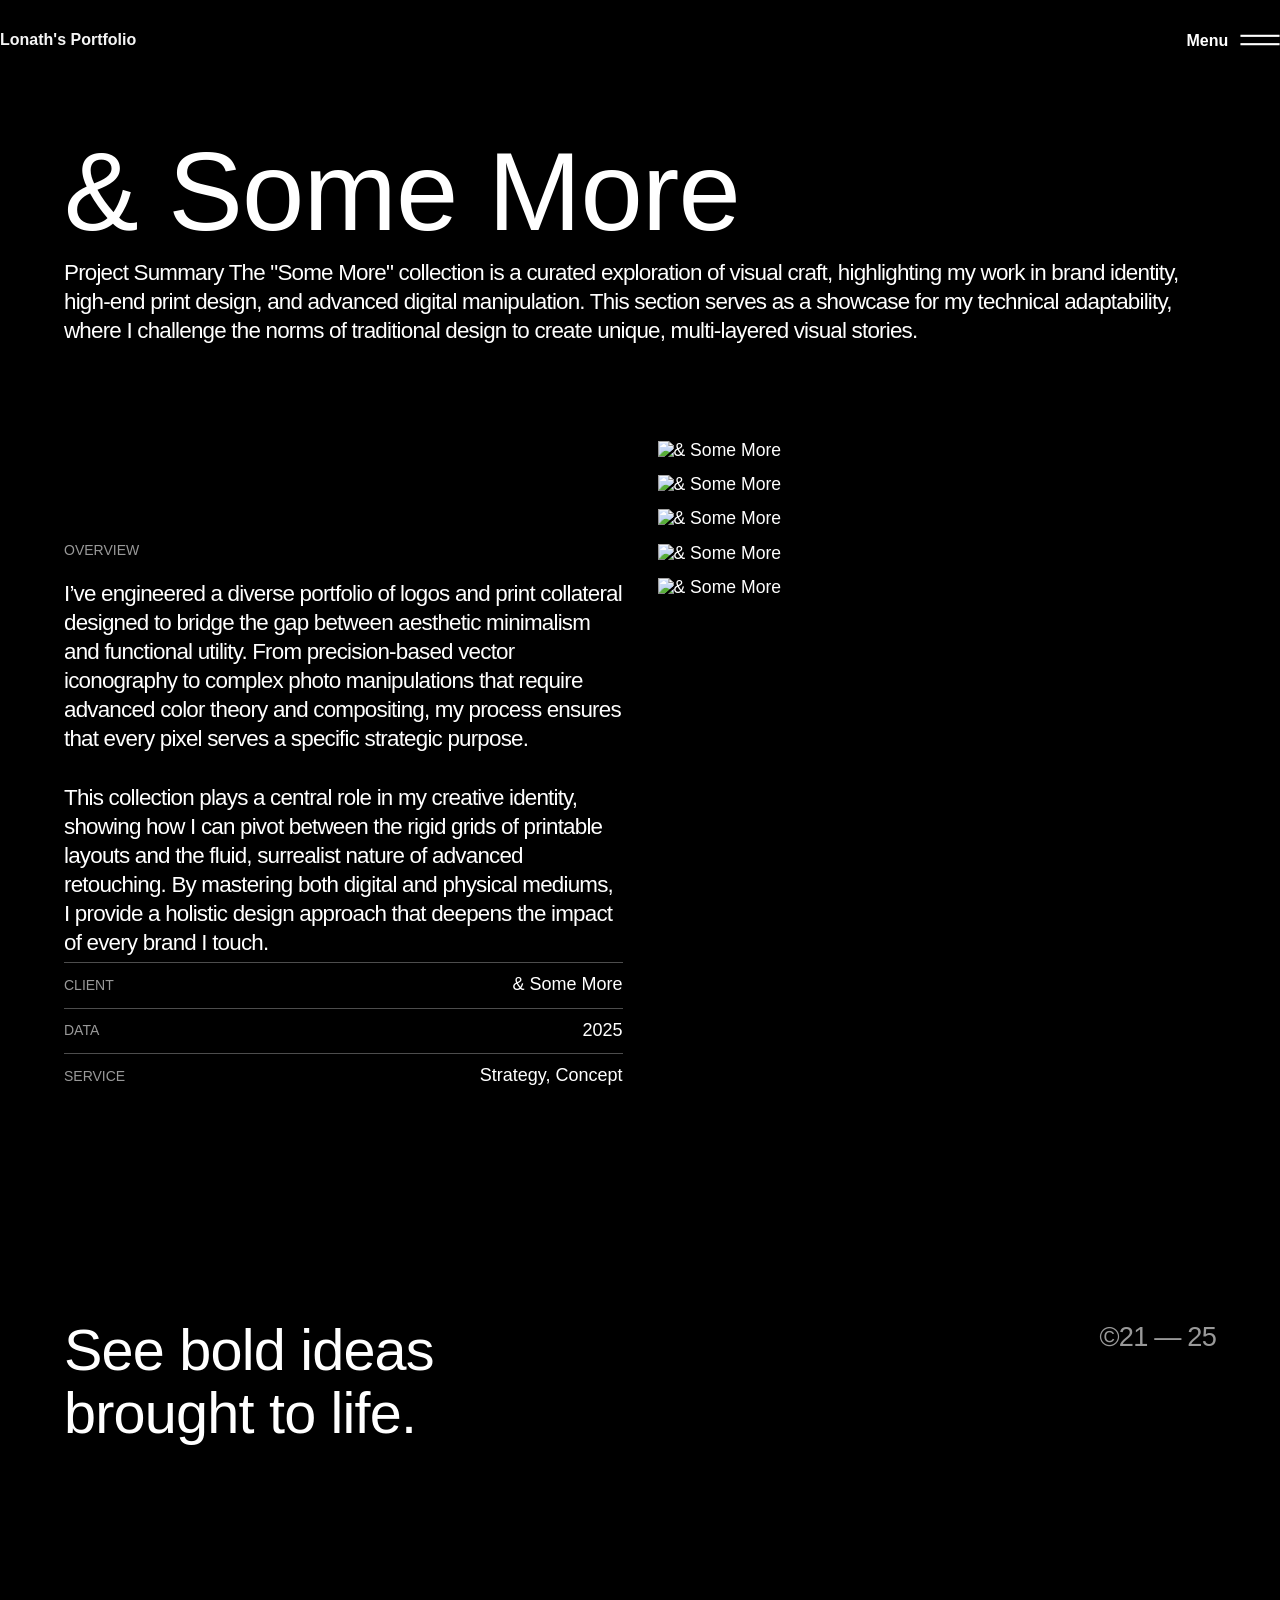
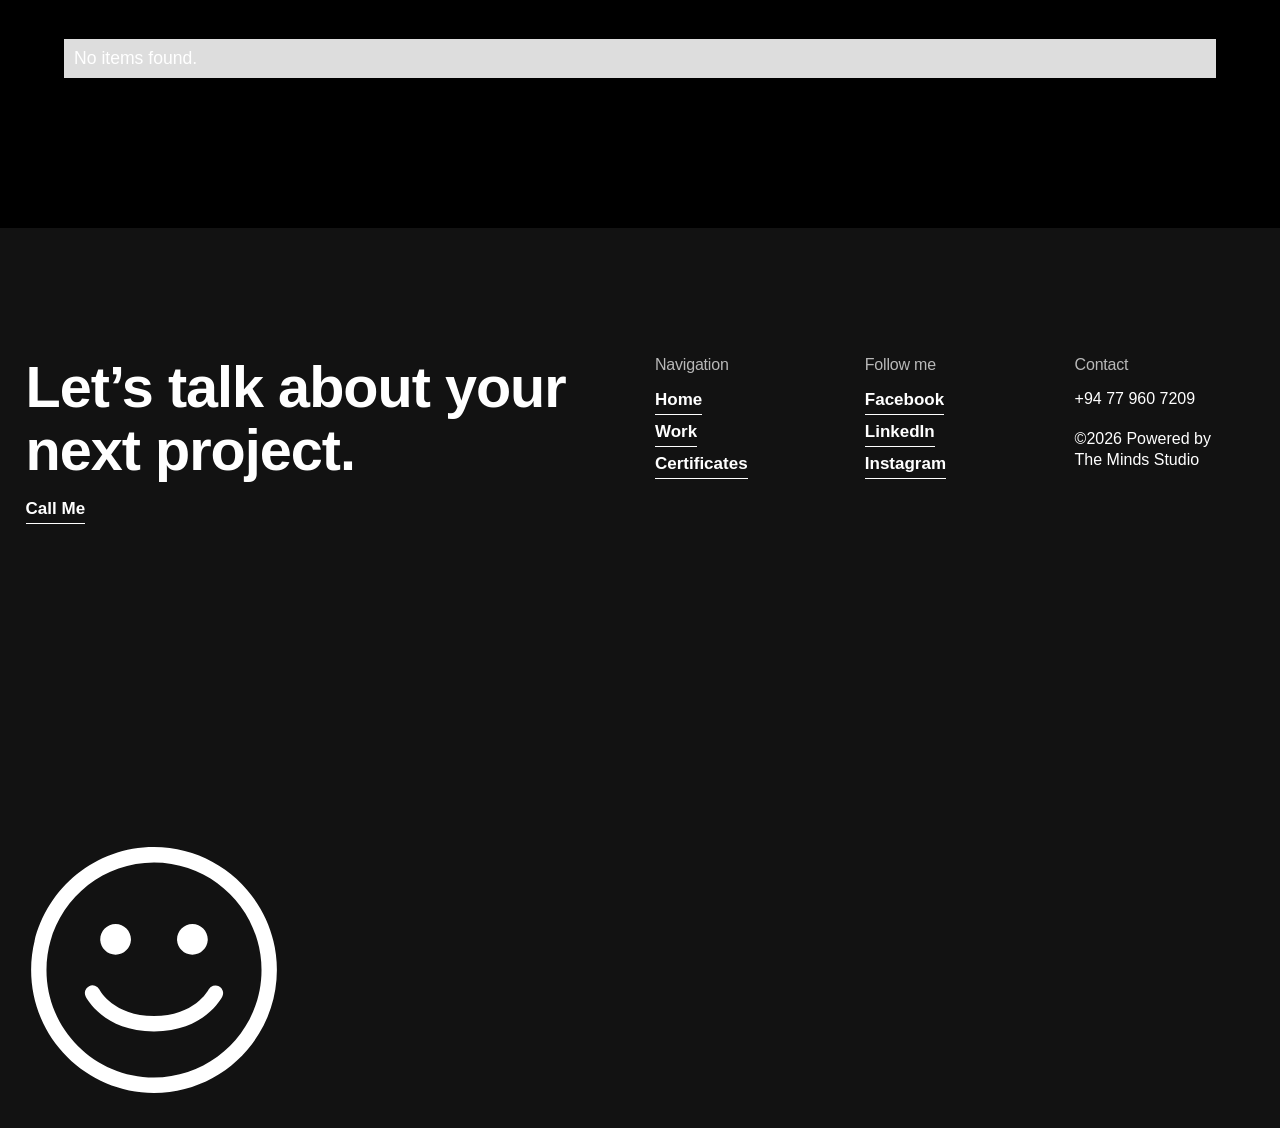
==== and-more.html @ 5491d7ad "Project cards fixed" ====
<!DOCTYPE html><!--  This site was created in Webflow. https://webflow.com  --><!--  Last Published: Sun Mar 08 2026 04:49:27 GMT+0000 (Coordinated Universal Time)  -->
<html data-wf-page="69a5fb78d1ae18276d7ebabc" data-wf-site="69a5fb76d1ae18276d7eba1f" lang="en">
<head>
  <meta charset="utf-8">
  <title>& Some More | Lonath's Portfolio</title>
  <meta content="" name="description">
  <meta content="" property="og:title">
  <meta content="" property="og:description">
  <meta content="" property="og:image">
  <meta content="" property="twitter:title">
  <meta content="" property="twitter:description">
  <meta content="" property="twitter:image">
  <meta property="og:type" content="website">
  <meta content="summary_large_image" name="twitter:card">
  <meta content="width=device-width, initial-scale=1" name="viewport">
  <meta content="Webflow" name="generator">
  <link href="css/normalize.css" rel="stylesheet" type="text/css">
  <link href="css/webflow.css" rel="stylesheet" type="text/css">
  <link href="css/lonaths-top-notch-site.webflow.css" rel="stylesheet" type="text/css">
  <link href="https://fonts.googleapis.com" rel="preconnect">
  <link href="https://fonts.gstatic.com" rel="preconnect" crossorigin="anonymous">
  <script src="https://ajax.googleapis.com/ajax/libs/webfont/1.6.26/webfont.js" type="text/javascript"></script>
  <script type="text/javascript">WebFont.load({  google: {    families: ["Caveat:300,400,500,600,700","Caveat Brush:300,400,500,600,700","Inter:300,400,500,600,700","Playfair Display:300,400,500,600,700"]  }});</script>
  <script type="text/javascript">!function(o,c){var n=c.documentElement,t=" w-mod-";n.className+=t+"js",("ontouchstart"in o||o.DocumentTouch&&c instanceof DocumentTouch)&&(n.className+=t+"touch")}(window,document);</script>
  <link href="images/favicon.jpg" rel="shortcut icon" type="image/x-icon">
  <link href="images/webclip.png" rel="apple-touch-icon">
  <script type="application/ld+json">
{
  "@context": "https://schema.org",
  "@type": "WebPage",
  "name": "",
  "url": "/project",
  "description": "",
  "inLanguage": "en",
  "about": {
    "@type": "CreativeWork",
    "name": "",
    "description": "",
    "image": [
      "",
      "",
      "",
      "",
      "",
      ""
    ],
    "datePublished": "",
    "dateModified": "",
    "url": "",
    "keywords": ""
  }
}
</script>
</head>
<body>
  <div class="navigation-wrapper">
    <div class="navigation second">
      <a href="index.html" class="logo-flex w-inline-block">
        <div class="sub-logo-text">Lonath&#x27;s Portfolio</div>
      </a>
      <div class="second-part">
        <div data-w-id="ce8df1c1-5352-3613-bd40-cca82f02d5f5" class="hamburger second">
          <div class="menu-text-wrapper">
            <div class="menu-text">Menu</div>
            <div class="menu-text">Close</div>
          </div>
          <div class="hamburger-menu _2"><img loading="lazy" src="images/logo.svg" alt="" class="dots"><img loading="lazy" src="images/remove.svg" alt="" class="remove"></div>
        </div>
      </div>
    </div>
    <div class="menu">
      <div class="menu-circle"></div>
      <div class="container">
        <div class="navigation-content-2">
          <a href="#" class="navigation-main first w-inline-block">
            <h3 class="number-text _01">01.</h3>
            <div class="nav-overflow">
              <h2 class="navigation-text _01">Home</h2>
              <div class="line-below"></div>
            </div>
          </a>
          <a href="work.html" class="navigation-main second w-inline-block">
            <h3 class="number-text _02">02.</h3>
            <div class="nav-overflow">
              <h2 class="navigation-text _02">Work</h2>
              <div class="line-below"></div>
            </div>
          </a>
          <a href="mailto:contact@maia.studio" class="navigation-main third w-inline-block">
            <h3 class="number-text _03">03.</h3>
            <div class="nav-overflow">
              <h2 class="navigation-text _03">Contact</h2>
              <div class="line-below"></div>
            </div>
          </a>
        </div>
      </div>
    </div>
  </div>
  <div class="top-hero for-inner">
    <div class="container">
      <div class="grid-2-column reverse _15-gap">
        <div id="w-node-_5fbc8c97-5248-f982-f692-feeec2a0b197-6d7ebabc">
          <h1 id="w-node-_5fbc8c97-5248-f982-f692-feeec2a0b195-6d7ebabc" class="display-1 second ">& Some More</h1>
          <h2 id="w-node-_5fbc8c97-5248-f982-f692-feeec2a0b198-6d7ebabc" class="display-1 second _1-7-rem smaller ">Project Summary The "Some More" collection is a curated exploration of visual craft, highlighting my work in brand identity, high-end print design, and advanced digital manipulation. This section serves as a showcase for my technical adaptability, where I challenge the norms of traditional design to create unique, multi-layered visual stories.</h2>
        </div>
      </div>
    </div>
  </div>
  <section class="section with-work-page">
    <div class="container">
      <div>
        <div class="case-details">
          <div class="case-sticky">
            <div class="max-w-left">
              <p class="subhead-main for-footer-title">overview</p>
              <div class="margin-20px">
                <p class="display-1 second _1-7-rem smaller ">I’ve engineered a diverse portfolio of logos and print collateral designed to bridge the gap between aesthetic minimalism and functional utility. From precision-based vector iconography to complex photo manipulations that require advanced color theory and compositing, my process ensures that every pixel serves a specific strategic purpose.<br><br>This collection plays a central role in my creative identity, showing how I can pivot between the rigid grids of printable layouts and the fluid, surrealist nature of advanced retouching. By mastering both digital and physical mediums, I provide a holistic design approach that deepens the impact of every brand I touch.</p>
              </div>
            </div>
            <div class="project-bottom-line">
              <div class="line-flex">
                <p class="subhead-main for-footer-title">client</p>
                <div>
                  <p class="subhead-main">& Some More</p>
                </div>
              </div>
              <div class="line-flex">
                <p class="subhead-main for-footer-title">data</p>
                <div>
                  <p class="subhead-main">2025</p>
                </div>
              </div>
              <div class="line-flex">
                <p class="subhead-main for-footer-title">service</p>
                <div>
                  <p class="subhead-main">Strategy, Concept</p>
                </div>
              </div>
            </div>
          </div>
          <div class="case-picture">
            <div class="photo-wrapper"><img loading="eager" src="https://cdn.prod.website-files.com/69a5fb78d1ae18276d7ebae7/69aa605bc6f55c9420c7513a_product8.webp" alt="& Some More" class="work-photo-first"></div>
            <div class="photo-wrapper"><img loading="eager" src="https://cdn.prod.website-files.com/69a5fb78d1ae18276d7ebae7/69aa6061c1fe74fc45f463e1_product4.webp" alt="& Some More" class="work-photo-first"></div>
            <div class="photo-wrapper"><img loading="eager" src="https://cdn.prod.website-files.com/69a5fb78d1ae18276d7ebae7/69aa606f755f8583acf09f96_diagonalley.webp" alt="& Some More" class="work-photo-first"></div>
            <div class="photo-wrapper"><img loading="eager" src="https://cdn.prod.website-files.com/69a5fb78d1ae18276d7ebae7/69aa607238c8d22b8f869aaf_brand3.webp" alt="& Some More" class="work-photo-first"></div>
            <div class="photo-wrapper"><img loading="eager" src="https://cdn.prod.website-files.com/69a5fb78d1ae18276d7ebae7/69aa6078070b6ee1de5ad500_image1.webp" alt="& Some More" class="work-photo-first"></div>
          </div>
        </div>
      </div>
    </div>
  </section>
  <div id="About" class="section">
    <div class="container">
      <div>
        <div class="grid-2-column">
          <div id="w-node-d0a7062c-feb9-a336-5c8c-f07f882f83f4-6d7ebabc">
            <h1 id="w-node-d0a7062c-feb9-a336-5c8c-f07f882f83f5-6d7ebabc" class="display-1 second _1-7-rem opacity">©21 — 25</h1>
          </div>
          <div id="w-node-d0a7062c-feb9-a336-5c8c-f07f882f83f7-6d7ebabc">
            <h1 id="w-node-d0a7062c-feb9-a336-5c8c-f07f882f83f8-6d7ebabc" class="display-1 second _5rem">See bold ideas brought to life.</h1>
          </div>
        </div>
      </div>
      <div class="margin-80">
        <div>
          <div class="w-dyn-list">
            <div role="list" class="project-grid w-dyn-items">
              <div role="listitem" class="w-dyn-item">
                <div class="project-content">
                  <a href="#" class="project-wrapper-link w-inline-block"><img loading="lazy" src="" alt="" class="project-photo _01 w-dyn-bind-empty">
                    <div class="left-part"></div>
                    <div class="right-part"></div>
                    <div class="top-part"></div>
                    <div class="bottom-part"></div>
                  </a>
                  <div class="margin-20px make-0px">
                    <div class="project-flex">
                      <div class="flex-pixel">
                        <h3 class="project-small-title biger w-dyn-bind-empty"></h3>
                        <h3 class="project-small-title biger w-dyn-bind-empty"></h3>
                      </div>
                      <div class="flex-pixel _2">
                        <h3 class="project-small-title lighter w-dyn-bind-empty"></h3>
                        <h3 class="project-small-title lighter w-dyn-bind-empty"></h3>
                      </div>
                    </div>
                  </div>
                </div>
              </div>
            </div>
            <div class="w-dyn-empty">
              <div>No items found.</div>
            </div>
          </div>
        </div>
      </div>
    </div>
  </div>
  <div data-w-id="430377ad-3499-b0a3-857b-a4511ae5d3e9" class="footer-main">
    <div class="container">
      <div>
        <div class="grid-2-columns for-footer">
          <div class="flex">
            <h2 id="w-node-_430377ad-3499-b0a3-857b-a4511ae5d3ee-1ae5d3e9" class="page-title flex second">Let’s talk about your next project.</h2>
            <div>
              <a href="mailto:lk.gcm29@gmail.com?subject=Hello%20there!" class="button-with-line invert w-inline-block">
                <div class="button-text-wrapper">
                  <div class="button-text">Call Me</div>
                  <div class="button-text">Call Me<br></div>
                </div>
                <div class="button-line-first">
                  <div class="button-line-overlay"></div>
                </div>
              </a>
            </div>
          </div>
          <div class="grid-2-columns _3-column">
            <div>
              <div>
                <h2 class="page-title flex third">Navigation</h2>
                <div class="home-flex">
                  <a href="index.html" class="button-with-line invert w-inline-block">
                    <div class="button-text-wrapper">
                      <div class="button-text">Home</div>
                      <div class="button-text">Home</div>
                    </div>
                    <div class="button-line-first">
                      <div class="button-line-overlay"></div>
                    </div>
                  </a>
                  <a href="work.html" class="button-with-line invert w-inline-block">
                    <div class="button-text-wrapper">
                      <div class="button-text">Work</div>
                      <div class="button-text">Work</div>
                    </div>
                    <div class="button-line-first">
                      <div class="button-line-overlay"></div>
                    </div>
                  </a>
                  <a href="certificates.html" class="button-with-line invert w-inline-block">
                    <div class="button-text-wrapper">
                      <div class="button-text">Certificates</div>
                      <div class="button-text">Work</div>
                    </div>
                    <div class="button-line-first">
                      <div class="button-line-overlay"></div>
                    </div>
                  </a>
                </div>
              </div>
            </div>
            <div>
              <h2 class="page-title flex third">Follow me</h2>
              <div class="home-flex">
                <a href="https://web.facebook.com/lonath.gunawardena.5" target="_blank" class="button-with-line invert w-inline-block">
                  <div class="button-text-wrapper">
                    <div class="button-text">Facebook</div>
                    <div class="button-text">x</div>
                  </div>
                  <div class="button-line-first">
                    <div class="button-line-overlay"></div>
                  </div>
                </a>
                <a href="https://www.linkedin.com/in/lonath-gunawardena-4b6a8624b/" target="_blank" class="button-with-line invert w-inline-block">
                  <div class="button-text-wrapper">
                    <div class="button-text">LinkedIn</div>
                    <div class="button-text">LinkedIn</div>
                  </div>
                  <div class="button-line-first">
                    <div class="button-line-overlay"></div>
                  </div>
                </a>
                <a href="https://www.instagram.com/lonath__/" class="button-with-line invert w-inline-block">
                  <div class="button-text-wrapper">
                    <div class="button-text">Instagram</div>
                    <div class="button-text">Instagram</div>
                  </div>
                  <div class="button-line-first">
                    <div class="button-line-overlay"></div>
                  </div>
                </a>
              </div>
            </div>
            <div id="w-node-_430377ad-3499-b0a3-857b-a4511ae5d416-1ae5d3e9">
              <h2 class="page-title flex third">Contact</h2>
              <div class="home-flex">
                <div>
                  <p>+94 77 960 7209</p>
                  <div class="margin-20">
                    <p>©2026 Powered by <br>The Minds Studio</p>
                  </div>
                </div>
              </div>
            </div>
          </div>
        </div>
      </div>
    </div>
    <div class="container">
      <div><img width="256" src="images/happy-face.svg" alt="" loading="lazy" class="happy-face"></div>
    </div>
  </div>
  <script src="https://d3e54v103j8qbb.cloudfront.net/js/jquery-3.5.1.min.dc5e7f18c8.js?site=69a5fb76d1ae18276d7eba1f" type="text/javascript" integrity="sha256-9/aliU8dGd2tb6OSsuzixeV4y/faTqgFtohetphbbj0=" crossorigin="anonymous"></script>
  <script src="js/webflow.js" type="text/javascript"></script>
</body>
</html>
---- css/webflow.css ----
@font-face {
  font-family: 'webflow-icons';
  src: url("[data-uri]") format('truetype');
  font-weight: normal;
  font-style: normal;
}
[class^="w-icon-"],
[class*=" w-icon-"] {
  /* use !important to prevent issues with browser extensions that change fonts */
  font-family: 'webflow-icons' !important;
  speak: none;
  font-style: normal;
  font-weight: normal;
  font-variant: normal;
  text-transform: none;
  line-height: 1;
  /* Better Font Rendering =========== */
  -webkit-font-smoothing: antialiased;
  -moz-osx-font-smoothing: grayscale;
}
.w-icon-slider-right:before {
  content: "\e600";
}
.w-icon-slider-left:before {
  content: "\e601";
}
.w-icon-nav-menu:before {
  content: "\e602";
}
.w-icon-arrow-down:before,
.w-icon-dropdown-toggle:before {
  content: "\e603";
}
.w-icon-file-upload-remove:before {
  content: "\e900";
}
.w-icon-file-upload-icon:before {
  content: "\e903";
}
* {
  -webkit-box-sizing: border-box;
  -moz-box-sizing: border-box;
  box-sizing: border-box;
}
html {
  height: 100%;
}
body {
  margin: 0;
  min-height: 100%;
  background-color: #fff;
  font-family: Arial, sans-serif;
  font-size: 14px;
  line-height: 20px;
  color: #333;
}
img {
  max-width: 100%;
  vertical-align: middle;
  display: inline-block;
}
html.w-mod-touch * {
  background-attachment: scroll !important;
}
.w-block {
  display: block;
}
.w-inline-block {
  max-width: 100%;
  display: inline-block;
}
.w-clearfix:before,
.w-clearfix:after {
  content: " ";
  display: table;
  grid-column-start: 1;
  grid-row-start: 1;
  grid-column-end: 2;
  grid-row-end: 2;
}
.w-clearfix:after {
  clear: both;
}
.w-hidden {
  display: none;
}
.w-button {
  display: inline-block;
  padding: 9px 15px;
  background-color: #3898EC;
  color: white;
  border: 0;
  line-height: inherit;
  text-decoration: none;
  cursor: pointer;
  border-radius: 0;
}
input.w-button {
  -webkit-appearance: button;
}
html[data-w-dynpage] [data-w-cloak] {
  color: transparent !important;
}
.w-code-block {
  margin: unset;
}
pre.w-code-block code {
  all: inherit;
}
.w-optimization {
  display: contents;
}
.w-webflow-badge,
.w-webflow-badge > img {
  box-sizing: unset;
  width: unset;
  height: unset;
  max-height: unset;
  max-width: unset;
  min-height: unset;
  min-width: unset;
  margin: unset;
  padding: unset;
  float: unset;
  clear: unset;
  border: unset;
  border-radius: unset;
  background: unset;
  background-image: unset;
  background-position: unset;
  background-size: unset;
  background-repeat: unset;
  background-origin: unset;
  background-clip: unset;
  background-attachment: unset;
  background-color: unset;
  box-shadow: unset;
  transform: unset;
  transition: unset;
  direction: unset;
  font-family: unset;
  font-weight: unset;
  color: unset;
  font-size: unset;
  line-height: unset;
  font-style: unset;
  font-variant: unset;
  text-align: unset;
  letter-spacing: unset;
  text-decoration: unset;
  text-indent: unset;
  text-transform: unset;
  list-style-type: unset;
  text-shadow: unset;
  vertical-align: unset;
  cursor: unset;
  white-space: unset;
  word-break: unset;
  word-spacing: unset;
  word-wrap: unset;
}
.w-webflow-badge {
  position: fixed !important;
  display: inline-block !important;
  visibility: visible !important;
  opacity: 1 !important;
  z-index: 2147483647 !important;
  top: auto !important;
  right: 12px !important;
  bottom: 12px !important;
  left: auto !important;
  color: #aaadb0 !important;
  background-color: #fff !important;
  border-radius: 3px !important;
  padding: 6px !important;
  font-size: 12px !important;
  line-height: 14px !important;
  text-decoration: none !important;
  transform: none !important;
  margin: 0 !important;
  width: auto !important;
  height: auto !important;
  overflow: unset !important;
  white-space: nowrap;
  box-shadow: 0 0 0 1px rgba(0, 0, 0, 0.1), 0px 1px 3px rgba(0, 0, 0, 0.1);
  cursor: pointer;
}
.w-webflow-badge > img {
  position: unset;
  display: inline-block !important;
  visibility: unset !important;
  opacity: 1 !important;
  vertical-align: middle !important;
}
h1,
h2,
h3,
h4,
h5,
h6 {
  font-weight: bold;
  margin-bottom: 10px;
}
h1 {
  font-size: 38px;
  line-height: 44px;
  margin-top: 20px;
}
h2 {
  font-size: 32px;
  line-height: 36px;
  margin-top: 20px;
}
h3 {
  font-size: 24px;
  line-height: 30px;
  margin-top: 20px;
}
h4 {
  font-size: 18px;
  line-height: 24px;
  margin-top: 10px;
}
h5 {
  font-size: 14px;
  line-height: 20px;
  margin-top: 10px;
}
h6 {
  font-size: 12px;
  line-height: 18px;
  margin-top: 10px;
}
p {
  margin-top: 0;
  margin-bottom: 10px;
}
blockquote {
  margin: 0 0 10px 0;
  padding: 10px 20px;
  border-left: 5px solid #E2E2E2;
  font-size: 18px;
  line-height: 22px;
}
figure {
  margin: 0;
  margin-bottom: 10px;
}
figcaption {
  margin-top: 5px;
  text-align: center;
}
ul,
ol {
  margin-top: 0px;
  margin-bottom: 10px;
  padding-left: 40px;
}
.w-list-unstyled {
  padding-left: 0;
  list-style: none;
}
.w-embed:before,
.w-embed:after {
  content: " ";
  display: table;
  grid-column-start: 1;
  grid-row-start: 1;
  grid-column-end: 2;
  grid-row-end: 2;
}
.w-embed:after {
  clear: both;
}
.w-video {
  width: 100%;
  position: relative;
  padding: 0;
}
.w-video iframe,
.w-video object,
.w-video embed {
  position: absolute;
  top: 0;
  left: 0;
  width: 100%;
  height: 100%;
  border: none;
}
fieldset {
  padding: 0;
  margin: 0;
  border: 0;
}
button,
[type='button'],
[type='reset'] {
  border: 0;
  cursor: pointer;
  -webkit-appearance: button;
}
.w-form {
  margin: 0 0 15px;
}
.w-form-done {
  display: none;
  padding: 20px;
  text-align: center;
  background-color: #dddddd;
}
.w-form-fail {
  display: none;
  margin-top: 10px;
  padding: 10px;
  background-color: #ffdede;
}
label {
  display: block;
  margin-bottom: 5px;
  font-weight: bold;
}
.w-input,
.w-select {
  display: block;
  width: 100%;
  height: 38px;
  padding: 8px 12px;
  margin-bottom: 10px;
  font-size: 14px;
  line-height: 1.42857143;
  color: #333333;
  vertical-align: middle;
  background-color: #ffffff;
  border: 1px solid #cccccc;
}
.w-input::placeholder,
.w-select::placeholder {
  color: #999;
}
.w-input:focus,
.w-select:focus {
  border-color: #3898EC;
  outline: 0;
}
.w-input[disabled],
.w-select[disabled],
.w-input[readonly],
.w-select[readonly],
fieldset[disabled] .w-input,
fieldset[disabled] .w-select {
  cursor: not-allowed;
}
.w-input[disabled]:not(.w-input-disabled),
.w-select[disabled]:not(.w-input-disabled),
.w-input[readonly],
.w-select[readonly],
fieldset[disabled]:not(.w-input-disabled) .w-input,
fieldset[disabled]:not(.w-input-disabled) .w-select {
  background-color: #eeeeee;
}
textarea.w-input,
textarea.w-select {
  height: auto;
}
.w-select {
  background-color: #f3f3f3;
}
.w-select[multiple] {
  height: auto;
}
.w-form-label {
  display: inline-block;
  cursor: pointer;
  font-weight: normal;
  margin-bottom: 0px;
}
.w-radio {
  display: block;
  margin-bottom: 5px;
  padding-left: 20px;
}
.w-radio:before,
.w-radio:after {
  content: " ";
  display: table;
  grid-column-start: 1;
  grid-row-start: 1;
  grid-column-end: 2;
  grid-row-end: 2;
}
.w-radio:after {
  clear: both;
}
.w-radio-input {
  margin: 4px 0 0;
  line-height: normal;
  float: left;
  margin-left: -20px;
}
.w-radio-input {
  margin-top: 3px;
}
.w-file-upload {
  display: block;
  margin-bottom: 10px;
}
.w-file-upload-input {
  width: 0.1px;
  height: 0.1px;
  opacity: 0;
  overflow: hidden;
  position: absolute;
  z-index: -100;
}
.w-file-upload-default,
.w-file-upload-uploading,
.w-file-upload-success {
  display: inline-block;
  color: #333333;
}
.w-file-upload-error {
  display: block;
  margin-top: 10px;
}
.w-file-upload-default.w-hidden,
.w-file-upload-uploading.w-hidden,
.w-file-upload-error.w-hidden,
.w-file-upload-success.w-hidden {
  display: none;
}
.w-file-upload-uploading-btn {
  display: flex;
  font-size: 14px;
  font-weight: normal;
  cursor: pointer;
  margin: 0;
  padding: 8px 12px;
  border: 1px solid #cccccc;
  background-color: #fafafa;
}
.w-file-upload-file {
  display: flex;
  flex-grow: 1;
  justify-content: space-between;
  margin: 0;
  padding: 8px 9px 8px 11px;
  border: 1px solid #cccccc;
  background-color: #fafafa;
}
.w-file-upload-file-name {
  font-size: 14px;
  font-weight: normal;
  display: block;
}
.w-file-remove-link {
  margin-top: 3px;
  margin-left: 10px;
  width: auto;
  height: auto;
  padding: 3px;
  display: block;
  cursor: pointer;
}
.w-icon-file-upload-remove {
  margin: auto;
  font-size: 10px;
}
.w-file-upload-error-msg {
  display: inline-block;
  color: #ea384c;
  padding: 2px 0;
}
.w-file-upload-info {
  display: inline-block;
  line-height: 38px;
  padding: 0 12px;
}
.w-file-upload-label {
  display: inline-block;
  font-size: 14px;
  font-weight: normal;
  cursor: pointer;
  margin: 0;
  padding: 8px 12px;
  border: 1px solid #cccccc;
  background-color: #fafafa;
}
.w-icon-file-upload-icon,
.w-icon-file-upload-uploading {
  display: inline-block;
  margin-right: 8px;
  width: 20px;
}
.w-icon-file-upload-uploading {
  height: 20px;
}
.w-container {
  margin-left: auto;
  margin-right: auto;
  max-width: 940px;
}
.w-container:before,
.w-container:after {
  content: " ";
  display: table;
  grid-column-start: 1;
  grid-row-start: 1;
  grid-column-end: 2;
  grid-row-end: 2;
}
.w-container:after {
  clear: both;
}
.w-container .w-row {
  margin-left: -10px;
  margin-right: -10px;
}
.w-row:before,
.w-row:after {
  content: " ";
  display: table;
  grid-column-start: 1;
  grid-row-start: 1;
  grid-column-end: 2;
  grid-row-end: 2;
}
.w-row:after {
  clear: both;
}
.w-row .w-row {
  margin-left: 0;
  margin-right: 0;
}
.w-col {
  position: relative;
  float: left;
  width: 100%;
  min-height: 1px;
  padding-left: 10px;
  padding-right: 10px;
}
.w-col .w-col {
  padding-left: 0;
  padding-right: 0;
}
.w-col-1 {
  width: 8.33333333%;
}
.w-col-2 {
  width: 16.66666667%;
}
.w-col-3 {
  width: 25%;
}
.w-col-4 {
  width: 33.33333333%;
}
.w-col-5 {
  width: 41.66666667%;
}
.w-col-6 {
  width: 50%;
}
.w-col-7 {
  width: 58.33333333%;
}
.w-col-8 {
  width: 66.66666667%;
}
.w-col-9 {
  width: 75%;
}
.w-col-10 {
  width: 83.33333333%;
}
.w-col-11 {
  width: 91.66666667%;
}
.w-col-12 {
  width: 100%;
}
.w-hidden-main {
  display: none !important;
}
@media screen and (max-width: 991px) {
  .w-container {
    max-width: 728px;
  }
  .w-hidden-main {
    display: inherit !important;
  }
  .w-hidden-medium {
    display: none !important;
  }
  .w-col-medium-1 {
    width: 8.33333333%;
  }
  .w-col-medium-2 {
    width: 16.66666667%;
  }
  .w-col-medium-3 {
    width: 25%;
  }
  .w-col-medium-4 {
    width: 33.33333333%;
  }
  .w-col-medium-5 {
    width: 41.66666667%;
  }
  .w-col-medium-6 {
    width: 50%;
  }
  .w-col-medium-7 {
    width: 58.33333333%;
  }
  .w-col-medium-8 {
    width: 66.66666667%;
  }
  .w-col-medium-9 {
    width: 75%;
  }
  .w-col-medium-10 {
    width: 83.33333333%;
  }
  .w-col-medium-11 {
    width: 91.66666667%;
  }
  .w-col-medium-12 {
    width: 100%;
  }
  .w-col-stack {
    width: 100%;
    left: auto;
    right: auto;
  }
}
@media screen and (max-width: 767px) {
  .w-hidden-main {
    display: inherit !important;
  }
  .w-hidden-medium {
    display: inherit !important;
  }
  .w-hidden-small {
    display: none !important;
  }
  .w-row,
  .w-container .w-row {
    margin-left: 0;
    margin-right: 0;
  }
  .w-col {
    width: 100%;
    left: auto;
    right: auto;
  }
  .w-col-small-1 {
    width: 8.33333333%;
  }
  .w-col-small-2 {
    width: 16.66666667%;
  }
  .w-col-small-3 {
    width: 25%;
  }
  .w-col-small-4 {
    width: 33.33333333%;
  }
  .w-col-small-5 {
    width: 41.66666667%;
  }
  .w-col-small-6 {
    width: 50%;
  }
  .w-col-small-7 {
    width: 58.33333333%;
  }
  .w-col-small-8 {
    width: 66.66666667%;
  }
  .w-col-small-9 {
    width: 75%;
  }
  .w-col-small-10 {
    width: 83.33333333%;
  }
  .w-col-small-11 {
    width: 91.66666667%;
  }
  .w-col-small-12 {
    width: 100%;
  }
}
@media screen and (max-width: 479px) {
  .w-container {
    max-width: none;
  }
  .w-hidden-main {
    display: inherit !important;
  }
  .w-hidden-medium {
    display: inherit !important;
  }
  .w-hidden-small {
    display: inherit !important;
  }
  .w-hidden-tiny {
    display: none !important;
  }
  .w-col {
    width: 100%;
  }
  .w-col-tiny-1 {
    width: 8.33333333%;
  }
  .w-col-tiny-2 {
    width: 16.66666667%;
  }
  .w-col-tiny-3 {
    width: 25%;
  }
  .w-col-tiny-4 {
    width: 33.33333333%;
  }
  .w-col-tiny-5 {
    width: 41.66666667%;
  }
  .w-col-tiny-6 {
    width: 50%;
  }
  .w-col-tiny-7 {
    width: 58.33333333%;
  }
  .w-col-tiny-8 {
    width: 66.66666667%;
  }
  .w-col-tiny-9 {
    width: 75%;
  }
  .w-col-tiny-10 {
    width: 83.33333333%;
  }
  .w-col-tiny-11 {
    width: 91.66666667%;
  }
  .w-col-tiny-12 {
    width: 100%;
  }
}
.w-widget {
  position: relative;
}
.w-widget-map {
  width: 100%;
  height: 400px;
}
.w-widget-map label {
  width: auto;
  display: inline;
}
.w-widget-map img {
  max-width: inherit;
}
.w-widget-map .gm-style-iw {
  text-align: center;
}
.w-widget-map .gm-style-iw > button {
  display: none !important;
}
.w-widget-twitter {
  overflow: hidden;
}
.w-widget-twitter-count-shim {
  display: inline-block;
  vertical-align: top;
  position: relative;
  width: 28px;
  height: 20px;
  text-align: center;
  background: white;
  border: #758696 solid 1px;
  border-radius: 3px;
}
.w-widget-twitter-count-shim * {
  pointer-events: none;
  user-select: none;
}
.w-widget-twitter-count-shim .w-widget-twitter-count-inner {
  position: relative;
  font-size: 15px;
  line-height: 12px;
  text-align: center;
  color: #999;
  font-family: serif;
}
.w-widget-twitter-count-shim .w-widget-twitter-count-clear {
  position: relative;
  display: block;
}
.w-widget-twitter-count-shim.w--large {
  width: 36px;
  height: 28px;
}
.w-widget-twitter-count-shim.w--large .w-widget-twitter-count-inner {
  font-size: 18px;
  line-height: 18px;
}
.w-widget-twitter-count-shim:not(.w--vertical) {
  margin-left: 5px;
  margin-right: 8px;
}
.w-widget-twitter-count-shim:not(.w--vertical).w--large {
  margin-left: 6px;
}
.w-widget-twitter-count-shim:not(.w--vertical):before,
.w-widget-twitter-count-shim:not(.w--vertical):after {
  top: 50%;
  left: 0;
  border: solid transparent;
  content: ' ';
  height: 0;
  width: 0;
  position: absolute;
  pointer-events: none;
}
.w-widget-twitter-count-shim:not(.w--vertical):before {
  border-color: rgba(117, 134, 150, 0);
  border-right-color: #5d6c7b;
  border-width: 4px;
  margin-left: -9px;
  margin-top: -4px;
}
.w-widget-twitter-count-shim:not(.w--vertical).w--large:before {
  border-width: 5px;
  margin-left: -10px;
  margin-top: -5px;
}
.w-widget-twitter-count-shim:not(.w--vertical):after {
  border-color: rgba(255, 255, 255, 0);
  border-right-color: white;
  border-width: 4px;
  margin-left: -8px;
  margin-top: -4px;
}
.w-widget-twitter-count-shim:not(.w--vertical).w--large:after {
  border-width: 5px;
  margin-left: -9px;
  margin-top: -5px;
}
.w-widget-twitter-count-shim.w--vertical {
  width: 61px;
  height: 33px;
  margin-bottom: 8px;
}
.w-widget-twitter-count-shim.w--vertical:before,
.w-widget-twitter-count-shim.w--vertical:after {
  top: 100%;
  left: 50%;
  border: solid transparent;
  content: ' ';
  height: 0;
  width: 0;
  position: absolute;
  pointer-events: none;
}
.w-widget-twitter-count-shim.w--vertical:before {
  border-color: rgba(117, 134, 150, 0);
  border-top-color: #5d6c7b;
  border-width: 5px;
  margin-left: -5px;
}
.w-widget-twitter-count-shim.w--vertical:after {
  border-color: rgba(255, 255, 255, 0);
  border-top-color: white;
  border-width: 4px;
  margin-left: -4px;
}
.w-widget-twitter-count-shim.w--vertical .w-widget-twitter-count-inner {
  font-size: 18px;
  line-height: 22px;
}
.w-widget-twitter-count-shim.w--vertical.w--large {
  width: 76px;
}
.w-background-video {
  position: relative;
  overflow: hidden;
  height: 500px;
  color: white;
}
.w-background-video > video {
  background-size: cover;
  background-position: 50% 50%;
  position: absolute;
  margin: auto;
  width: 100%;
  height: 100%;
  right: -100%;
  bottom: -100%;
  top: -100%;
  left: -100%;
  object-fit: cover;
  z-index: -100;
}
.w-background-video > video::-webkit-media-controls-start-playback-button {
  display: none !important;
  -webkit-appearance: none;
}
.w-background-video--control {
  position: absolute;
  bottom: 1em;
  right: 1em;
  background-color: transparent;
  padding: 0;
}
.w-background-video--control > [hidden] {
  display: none !important;
}
.w-slider {
  position: relative;
  height: 300px;
  text-align: center;
  background: #dddddd;
  clear: both;
  -webkit-tap-highlight-color: rgba(0, 0, 0, 0);
  tap-highlight-color: rgba(0, 0, 0, 0);
}
.w-slider-mask {
  position: relative;
  display: block;
  overflow: hidden;
  z-index: 1;
  left: 0;
  right: 0;
  height: 100%;
  white-space: nowrap;
}
.w-slide {
  position: relative;
  display: inline-block;
  vertical-align: top;
  width: 100%;
  height: 100%;
  white-space: normal;
  text-align: left;
}
.w-slider-nav {
  position: absolute;
  z-index: 2;
  top: auto;
  right: 0;
  bottom: 0;
  left: 0;
  margin: auto;
  padding-top: 10px;
  height: 40px;
  text-align: center;
  -webkit-tap-highlight-color: rgba(0, 0, 0, 0);
  tap-highlight-color: rgba(0, 0, 0, 0);
}
.w-slider-nav.w-round > div {
  border-radius: 100%;
}
.w-slider-nav.w-num > div {
  width: auto;
  height: auto;
  padding: 0.2em 0.5em;
  font-size: inherit;
  line-height: inherit;
}
.w-slider-nav.w-shadow > div {
  box-shadow: 0 0 3px rgba(51, 51, 51, 0.4);
}
.w-slider-nav-invert {
  color: #fff;
}
.w-slider-nav-invert > div {
  background-color: rgba(34, 34, 34, 0.4);
}
.w-slider-nav-invert > div.w-active {
  background-color: #222;
}
.w-slider-dot {
  position: relative;
  display: inline-block;
  width: 1em;
  height: 1em;
  background-color: rgba(255, 255, 255, 0.4);
  cursor: pointer;
  margin: 0 3px 0.5em;
  transition: background-color 100ms, color 100ms;
}
.w-slider-dot.w-active {
  background-color: #fff;
}
.w-slider-dot:focus {
  outline: none;
  box-shadow: 0px 0px 0px 2px #fff;
}
.w-slider-dot:focus.w-active {
  box-shadow: none;
}
.w-slider-arrow-left,
.w-slider-arrow-right {
  position: absolute;
  width: 80px;
  top: 0;
  right: 0;
  bottom: 0;
  left: 0;
  margin: auto;
  cursor: pointer;
  overflow: hidden;
  color: white;
  font-size: 40px;
  -webkit-tap-highlight-color: rgba(0, 0, 0, 0);
  tap-highlight-color: rgba(0, 0, 0, 0);
  user-select: none;
}
.w-slider-arrow-left [class^='w-icon-'],
.w-slider-arrow-right [class^='w-icon-'],
.w-slider-arrow-left [class*=' w-icon-'],
.w-slider-arrow-right [class*=' w-icon-'] {
  position: absolute;
}
.w-slider-arrow-left:focus,
.w-slider-arrow-right:focus {
  outline: 0;
}
.w-slider-arrow-left {
  z-index: 3;
  right: auto;
}
.w-slider-arrow-right {
  z-index: 4;
  left: auto;
}
.w-icon-slider-left,
.w-icon-slider-right {
  top: 0;
  right: 0;
  bottom: 0;
  left: 0;
  margin: auto;
  width: 1em;
  height: 1em;
}
.w-slider-aria-label {
  border: 0;
  clip: rect(0 0 0 0);
  height: 1px;
  margin: -1px;
  overflow: hidden;
  padding: 0;
  position: absolute;
  width: 1px;
}
.w-slider-force-show {
  display: block !important;
}
.w-dropdown {
  display: inline-block;
  position: relative;
  text-align: left;
  margin-left: auto;
  margin-right: auto;
  z-index: 900;
}
.w-dropdown-btn,
.w-dropdown-toggle,
.w-dropdown-link {
  position: relative;
  vertical-align: top;
  text-decoration: none;
  color: #222222;
  padding: 20px;
  text-align: left;
  margin-left: auto;
  margin-right: auto;
  white-space: nowrap;
}
.w-dropdown-toggle {
  user-select: none;
  display: inline-block;
  cursor: pointer;
  padding-right: 40px;
}
.w-dropdown-toggle:focus {
  outline: 0;
}
.w-icon-dropdown-toggle {
  position: absolute;
  top: 0;
  right: 0;
  bottom: 0;
  margin: auto;
  margin-right: 20px;
  width: 1em;
  height: 1em;
}
.w-dropdown-list {
  position: absolute;
  background: #dddddd;
  display: none;
  min-width: 100%;
}
.w-dropdown-list.w--open {
  display: block;
}
.w-dropdown-link {
  padding: 10px 20px;
  display: block;
  color: #222222;
}
.w-dropdown-link.w--current {
  color: #0082f3;
}
.w-dropdown-link:focus {
  outline: 0;
}
@media screen and (max-width: 767px) {
  .w-nav-brand {
    padding-left: 10px;
  }
}
/**
 * ## Note
 * Safari (on both iOS and OS X) does not handle viewport units (vh, vw) well.
 * For example percentage units do not work on descendants of elements that
 * have any dimensions expressed in viewport units. It also doesn’t handle them at
 * all in `calc()`.
 */
/**
 * Wrapper around all lightbox elements
 *
 * 1. Since the lightbox can receive focus, IE also gives it an outline.
 * 2. Fixes flickering on Chrome when a transition is in progress
 *    underneath the lightbox.
 */
.w-lightbox-backdrop {
  cursor: auto;
  font-style: normal;
  letter-spacing: normal;
  list-style: disc;
  text-indent: 0;
  text-shadow: none;
  text-transform: none;
  visibility: visible;
  white-space: normal;
  word-break: normal;
  word-spacing: normal;
  word-wrap: normal;
  position: fixed;
  top: 0;
  right: 0;
  bottom: 0;
  left: 0;
  color: #fff;
  font-family: "Helvetica Neue", Helvetica, Ubuntu, "Segoe UI", Verdana, sans-serif;
  font-size: 17px;
  line-height: 1.2;
  font-weight: 300;
  text-align: center;
  background: rgba(0, 0, 0, 0.9);
  z-index: 2000;
  outline: 0;
  /* 1 */
  opacity: 0;
  -webkit-user-select: none;
  -moz-user-select: none;
  -webkit-tap-highlight-color: transparent;
  -webkit-transform: translate(0, 0);
  /* 2 */
}
/**
 * Neat trick to bind the rubberband effect to our canvas instead of the whole
 * document on iOS. It also prevents a bug that causes the document underneath to scroll.
 */
.w-lightbox-backdrop,
.w-lightbox-container {
  height: 100%;
  overflow: auto;
  -webkit-overflow-scrolling: touch;
}
.w-lightbox-content {
  position: relative;
  height: 100vh;
  overflow: hidden;
}
.w-lightbox-view {
  position: absolute;
  width: 100vw;
  height: 100vh;
  opacity: 0;
}
.w-lightbox-view:before {
  content: "";
  height: 100vh;
}
/* .w-lightbox-content */
.w-lightbox-group,
.w-lightbox-group .w-lightbox-view,
.w-lightbox-group .w-lightbox-view:before {
  height: 86vh;
}
.w-lightbox-frame,
.w-lightbox-view:before {
  display: inline-block;
  vertical-align: middle;
}
/*
 * 1. Remove default margin set by user-agent on the <figure> element.
 */
.w-lightbox-figure {
  position: relative;
  margin: 0;
  /* 1 */
}
.w-lightbox-group .w-lightbox-figure {
  cursor: pointer;
}
/**
 * IE adds image dimensions as width and height attributes on the IMG tag,
 * but we need both width and height to be set to auto to enable scaling.
 */
.w-lightbox-img {
  width: auto;
  height: auto;
  max-width: none;
}
/**
 * 1. Reset if style is set by user on "All Images"
 */
.w-lightbox-image {
  display: block;
  float: none;
  /* 1 */
  max-width: 100vw;
  max-height: 100vh;
}
.w-lightbox-group .w-lightbox-image {
  max-height: 86vh;
}
.w-lightbox-caption {
  position: absolute;
  right: 0;
  bottom: 0;
  left: 0;
  padding: 0.5em 1em;
  background: rgba(0, 0, 0, 0.4);
  text-align: left;
  text-overflow: ellipsis;
  white-space: nowrap;
  overflow: hidden;
}
.w-lightbox-embed {
  position: absolute;
  top: 0;
  right: 0;
  bottom: 0;
  left: 0;
  width: 100%;
  height: 100%;
}
.w-lightbox-control {
  position: absolute;
  top: 0;
  width: 4em;
  background-size: 24px;
  background-repeat: no-repeat;
  background-position: center;
  cursor: pointer;
  -webkit-transition: all 0.3s;
  transition: all 0.3s;
}
.w-lightbox-left {
  display: none;
  bottom: 0;
  left: 0;
  /* <svg xmlns="http://www.w3.org/2000/svg" viewBox="-20 0 24 40" width="24" height="40"><g transform="rotate(45)"><path d="m0 0h5v23h23v5h-28z" opacity=".4"/><path d="m1 1h3v23h23v3h-26z" fill="#fff"/></g></svg> */
  background-image: url("[data-uri]");
}
.w-lightbox-right {
  display: none;
  right: 0;
  bottom: 0;
  /* <svg xmlns="http://www.w3.org/2000/svg" viewBox="-4 0 24 40" width="24" height="40"><g transform="rotate(45)"><path d="m0-0h28v28h-5v-23h-23z" opacity=".4"/><path d="m1 1h26v26h-3v-23h-23z" fill="#fff"/></g></svg> */
  background-image: url("[data-uri]");
}
/*
 * Without specifying the with and height inside the SVG, all versions of IE render the icon too small.
 * The bug does not seem to manifest itself if the elements are tall enough such as the above arrows.
 * (http://stackoverflow.com/questions/16092114/background-size-differs-in-internet-explorer)
 */
.w-lightbox-close {
  right: 0;
  height: 2.6em;
  /* <svg xmlns="http://www.w3.org/2000/svg" viewBox="-4 0 18 17" width="18" height="17"><g transform="rotate(45)"><path d="m0 0h7v-7h5v7h7v5h-7v7h-5v-7h-7z" opacity=".4"/><path d="m1 1h7v-7h3v7h7v3h-7v7h-3v-7h-7z" fill="#fff"/></g></svg> */
  background-image: url("[data-uri]");
  background-size: 18px;
}
/**
 * 1. All IE versions add extra space at the bottom without this.
 */
.w-lightbox-strip {
  position: absolute;
  bottom: 0;
  left: 0;
  right: 0;
  padding: 0 1vh;
  line-height: 0;
  /* 1 */
  white-space: nowrap;
  overflow-x: auto;
  overflow-y: hidden;
}
/*
 * 1. We use content-box to avoid having to do `width: calc(10vh + 2vw)`
 *    which doesn’t work in Safari anyway.
 * 2. Chrome renders images pixelated when switching to GPU. Making sure
 *    the parent is also rendered on the GPU (by setting translate3d for
 *    example) fixes this behavior.
 */
.w-lightbox-item {
  display: inline-block;
  width: 10vh;
  padding: 2vh 1vh;
  box-sizing: content-box;
  /* 1 */
  cursor: pointer;
  -webkit-transform: translate3d(0, 0, 0);
  /* 2 */
}
.w-lightbox-active {
  opacity: 0.3;
}
.w-lightbox-thumbnail {
  position: relative;
  height: 10vh;
  background: #222;
  overflow: hidden;
}
.w-lightbox-thumbnail-image {
  position: absolute;
  top: 0;
  left: 0;
}
.w-lightbox-thumbnail .w-lightbox-tall {
  top: 50%;
  width: 100%;
  -webkit-transform: translate(0, -50%);
  transform: translate(0, -50%);
}
.w-lightbox-thumbnail .w-lightbox-wide {
  left: 50%;
  height: 100%;
  -webkit-transform: translate(-50%, 0);
  transform: translate(-50%, 0);
}
/*
 * Spinner
 *
 * Absolute pixel values are used to avoid rounding errors that would cause
 * the white spinning element to be misaligned with the track.
 */
.w-lightbox-spinner {
  position: absolute;
  top: 50%;
  left: 50%;
  box-sizing: border-box;
  width: 40px;
  height: 40px;
  margin-top: -20px;
  margin-left: -20px;
  border: 5px solid rgba(0, 0, 0, 0.4);
  border-radius: 50%;
  -webkit-animation: spin 0.8s infinite linear;
  animation: spin 0.8s infinite linear;
}
.w-lightbox-spinner:after {
  content: "";
  position: absolute;
  top: -4px;
  right: -4px;
  bottom: -4px;
  left: -4px;
  border: 3px solid transparent;
  border-bottom-color: #fff;
  border-radius: 50%;
}
/*
 * Utility classes
 */
.w-lightbox-hide {
  display: none;
}
.w-lightbox-noscroll {
  overflow: hidden;
}
@media (min-width: 768px) {
  .w-lightbox-content {
    height: 96vh;
    margin-top: 2vh;
  }
  .w-lightbox-view,
  .w-lightbox-view:before {
    height: 96vh;
  }
  /* .w-lightbox-content */
  .w-lightbox-group,
  .w-lightbox-group .w-lightbox-view,
  .w-lightbox-group .w-lightbox-view:before {
    height: 84vh;
  }
  .w-lightbox-image {
    max-width: 96vw;
    max-height: 96vh;
  }
  .w-lightbox-group .w-lightbox-image {
    max-width: 82.3vw;
    max-height: 84vh;
  }
  .w-lightbox-left,
  .w-lightbox-right {
    display: block;
    opacity: 0.5;
  }
  .w-lightbox-close {
    opacity: 0.8;
  }
  .w-lightbox-control:hover {
    opacity: 1;
  }
}
.w-lightbox-inactive,
.w-lightbox-inactive:hover {
  opacity: 0;
}
.w-richtext:before,
.w-richtext:after {
  content: " ";
  display: table;
  grid-column-start: 1;
  grid-row-start: 1;
  grid-column-end: 2;
  grid-row-end: 2;
}
.w-richtext:after {
  clear: both;
}
.w-richtext[contenteditable="true"]:before,
.w-richtext[contenteditable="true"]:after {
  white-space: initial;
}
.w-richtext ol,
.w-richtext ul {
  overflow: hidden;
}
.w-richtext .w-richtext-figure-selected.w-richtext-figure-type-video div:after,
.w-richtext .w-richtext-figure-selected[data-rt-type="video"] div:after {
  outline: 2px solid #2895f7;
}
.w-richtext .w-richtext-figure-selected.w-richtext-figure-type-image div,
.w-richtext .w-richtext-figure-selected[data-rt-type="image"] div {
  outline: 2px solid #2895f7;
}
.w-richtext figure.w-richtext-figure-type-video > div:after,
.w-richtext figure[data-rt-type="video"] > div:after {
  content: '';
  position: absolute;
  display: none;
  left: 0;
  top: 0;
  right: 0;
  bottom: 0;
}
.w-richtext figure {
  position: relative;
  max-width: 60%;
}
.w-richtext figure > div:before {
  cursor: default!important;
}
.w-richtext figure img {
  width: 100%;
}
.w-richtext figure figcaption.w-richtext-figcaption-placeholder {
  opacity: 0.6;
}
.w-richtext figure div {
  /* fix incorrectly sized selection border in the data manager */
  font-size: 0px;
  color: transparent;
}
.w-richtext figure.w-richtext-figure-type-image,
.w-richtext figure[data-rt-type="image"] {
  display: table;
}
.w-richtext figure.w-richtext-figure-type-image > div,
.w-richtext figure[data-rt-type="image"] > div {
  display: inline-block;
}
.w-richtext figure.w-richtext-figure-type-image > figcaption,
.w-richtext figure[data-rt-type="image"] > figcaption {
  display: table-caption;
  caption-side: bottom;
}
.w-richtext figure.w-richtext-figure-type-video,
.w-richtext figure[data-rt-type="video"] {
  width: 60%;
  height: 0;
}
.w-richtext figure.w-richtext-figure-type-video iframe,
.w-richtext figure[data-rt-type="video"] iframe {
  position: absolute;
  top: 0;
  left: 0;
  width: 100%;
  height: 100%;
}
.w-richtext figure.w-richtext-figure-type-video > div,
.w-richtext figure[data-rt-type="video"] > div {
  width: 100%;
}
.w-richtext figure.w-richtext-align-center {
  margin-right: auto;
  margin-left: auto;
  clear: both;
}
.w-richtext figure.w-richtext-align-center.w-richtext-figure-type-image > div,
.w-richtext figure.w-richtext-align-center[data-rt-type="image"] > div {
  max-width: 100%;
}
.w-richtext figure.w-richtext-align-normal {
  clear: both;
}
.w-richtext figure.w-richtext-align-fullwidth {
  width: 100%;
  max-width: 100%;
  text-align: center;
  clear: both;
  display: block;
  margin-right: auto;
  margin-left: auto;
}
.w-richtext figure.w-richtext-align-fullwidth > div {
  display: inline-block;
  /* padding-bottom is used for aspect ratios in video figures
      we want the div to inherit that so hover/selection borders in the designer-canvas
      fit right*/
  padding-bottom: inherit;
}
.w-richtext figure.w-richtext-align-fullwidth > figcaption {
  display: block;
}
.w-richtext figure.w-richtext-align-floatleft {
  float: left;
  margin-right: 15px;
  clear: none;
}
.w-richtext figure.w-richtext-align-floatright {
  float: right;
  margin-left: 15px;
  clear: none;
}
.w-nav {
  position: relative;
  background: #dddddd;
  z-index: 1000;
}
.w-nav:before,
.w-nav:after {
  content: " ";
  display: table;
  grid-column-start: 1;
  grid-row-start: 1;
  grid-column-end: 2;
  grid-row-end: 2;
}
.w-nav:after {
  clear: both;
}
.w-nav-brand {
  position: relative;
  float: left;
  text-decoration: none;
  color: #333333;
}
.w-nav-link {
  position: relative;
  display: inline-block;
  vertical-align: top;
  text-decoration: none;
  color: #222222;
  padding: 20px;
  text-align: left;
  margin-left: auto;
  margin-right: auto;
}
.w-nav-link.w--current {
  color: #0082f3;
}
.w-nav-menu {
  position: relative;
  float: right;
}
[data-nav-menu-open] {
  display: block !important;
  position: absolute;
  top: 100%;
  left: 0;
  right: 0;
  background: #C8C8C8;
  text-align: center;
  overflow: visible;
  min-width: 200px;
}
.w--nav-link-open {
  display: block;
  position: relative;
}
.w-nav-overlay {
  position: absolute;
  overflow: hidden;
  display: none;
  top: 100%;
  left: 0;
  right: 0;
  width: 100%;
}
.w-nav-overlay [data-nav-menu-open] {
  top: 0;
}
.w-nav[data-animation='over-left'] .w-nav-overlay {
  width: auto;
}
.w-nav[data-animation='over-left'] .w-nav-overlay,
.w-nav[data-animation='over-left'] [data-nav-menu-open] {
  right: auto;
  z-index: 1;
  top: 0;
}
.w-nav[data-animation='over-right'] .w-nav-overlay {
  width: auto;
}
.w-nav[data-animation='over-right'] .w-nav-overlay,
.w-nav[data-animation='over-right'] [data-nav-menu-open] {
  left: auto;
  z-index: 1;
  top: 0;
}
.w-nav-button {
  position: relative;
  float: right;
  padding: 18px;
  font-size: 24px;
  display: none;
  cursor: pointer;
  -webkit-tap-highlight-color: rgba(0, 0, 0, 0);
  tap-highlight-color: rgba(0, 0, 0, 0);
  user-select: none;
}
.w-nav-button:focus {
  outline: 0;
}
.w-nav-button.w--open {
  background-color: #C8C8C8;
  color: white;
}
.w-nav[data-collapse='all'] .w-nav-menu {
  display: none;
}
.w-nav[data-collapse='all'] .w-nav-button {
  display: block;
}
.w--nav-dropdown-open {
  display: block;
}
.w--nav-dropdown-toggle-open {
  display: block;
}
.w--nav-dropdown-list-open {
  position: static;
}
@media screen and (max-width: 991px) {
  .w-nav[data-collapse='medium'] .w-nav-menu {
    display: none;
  }
  .w-nav[data-collapse='medium'] .w-nav-button {
    display: block;
  }
}
@media screen and (max-width: 767px) {
  .w-nav[data-collapse='small'] .w-nav-menu {
    display: none;
  }
  .w-nav[data-collapse='small'] .w-nav-button {
    display: block;
  }
  .w-nav-brand {
    padding-left: 10px;
  }
}
@media screen and (max-width: 479px) {
  .w-nav[data-collapse='tiny'] .w-nav-menu {
    display: none;
  }
  .w-nav[data-collapse='tiny'] .w-nav-button {
    display: block;
  }
}
.w-tabs {
  position: relative;
}
.w-tabs:before,
.w-tabs:after {
  content: " ";
  display: table;
  grid-column-start: 1;
  grid-row-start: 1;
  grid-column-end: 2;
  grid-row-end: 2;
}
.w-tabs:after {
  clear: both;
}
.w-tab-menu {
  position: relative;
}
.w-tab-link {
  position: relative;
  display: inline-block;
  vertical-align: top;
  text-decoration: none;
  padding: 9px 30px;
  text-align: left;
  cursor: pointer;
  color: #222222;
  background-color: #dddddd;
}
.w-tab-link.w--current {
  background-color: #C8C8C8;
}
.w-tab-link:focus {
  outline: 0;
}
.w-tab-content {
  position: relative;
  display: block;
  overflow: hidden;
}
.w-tab-pane {
  position: relative;
  display: none;
}
.w--tab-active {
  display: block;
}
@media screen and (max-width: 479px) {
  .w-tab-link {
    display: block;
  }
}
.w-ix-emptyfix:after {
  content: "";
}
@keyframes spin {
  0% {
    transform: rotate(0deg);
  }
  100% {
    transform: rotate(360deg);
  }
}
.w-dyn-empty {
  padding: 10px;
  background-color: #dddddd;
}
.w-dyn-hide {
  display: none !important;
}
.w-dyn-bind-empty {
  display: none !important;
}
.w-condition-invisible {
  display: none !important;
}
.wf-layout-layout {
  display: grid;
}
---- css/lonaths-top-notch-site.webflow.css ----
:root {
  --color--second-color: #121212;
  --font--primary-font: Inter, sans-serif;
  --colors--fourth-color: white;
  --button--nav-text: 1.1rem;
  --line-height--page-line-height: 1.1;
  --font-weight--500: 500;
  --font--h1: 7rem;
  --font--h2: 3.6rem;
  --font--h3: 1.7rem;
  --font--h4: 1.4rem;
  --font--h5: 1rem;
  --font--h6: .8rem;
  --line-height--paragraph-line-height: 1.3;
  --colors--second-color: #f5f5f5;
  --button--button-color: white;
  --font-weight--400: 400;
  --colors--first-color: black;
  --page-container--width: 100%;
  --page-container--container-large: 1300px;
  --page-margin--divider-large: 60px;
  --page-margin--margin-30px\<deleted\|variable-6c1e3925-07e9-8131-6edf-36a407b4761d\>: 30px;
  --page-margin--divider-small: 20px;
  --backdrop-filter--blur-color: #f8f8f31a;
  --backdrop-filter--backdrop-size: 40px;
  --color--first-color: white;
  --page-margin--divider-medium: 50px;
  --button--font-size: 14px;
  --page-margin--margin-100px\<deleted\|variable-cf05ab6e-af2d-3706-c5d9-acfd3ea83e39\>: 100px;
  --line-height--page-line-height-2: .85;
  --font-weight--600: 600;
  --colors--third-color: #ffffffb3;
  --main-title: 17rem;
  --page-margin--margin-80px\<deleted\|variable-b2b76a9d-e8da-0265-5d54-07b10f53a9ca\>: 80px;
  --button--round-corners: 3rem;
  --button--circle-round-corners: 10rem;
  --button--cta-title: 24vw;
  --backdrop-filter--backdrop-size-second: 15px;
  --page-container--round-corners: .6rem;
  --page-margin--divider-extra-small: 10px;
  --page-margin--divider-x-large: 150px;
  --font--second-font: "Playfair Display", sans-serif;
  --font--third-font: Caveat, sans-serif;
  --font--work-title: 1.2rem;
  --section--padding-top-bottom: 250px;
  --section--padding-left-right: 2%;
  --font-weight--300: 300;
  --font-weight--700: 700;
  --font-weight--800: 800;
}

body {
  background-color: var(--color--second-color);
  font-family: var(--font--primary-font);
  color: var(--colors--fourth-color);
  font-size: var(--button--nav-text);
  line-height: var(--line-height--page-line-height);
  font-weight: var(--font-weight--500);
}

h1 {
  font-size: var(--font--h1);
  line-height: var(--line-height--page-line-height);
  font-weight: var(--font-weight--500);
  margin-top: 20px;
  margin-bottom: 10px;
}

h2 {
  font-size: var(--font--h2);
  margin-top: 20px;
  margin-bottom: 10px;
}

h3 {
  font-size: var(--font--h3);
  font-weight: var(--font-weight--500);
  margin-top: 20px;
  margin-bottom: 10px;
}

h4 {
  font-size: var(--font--h4);
  margin-top: 10px;
  margin-bottom: 10px;
}

h5 {
  font-size: var(--font--h5);
  margin-top: 10px;
  margin-bottom: 10px;
  font-weight: 500;
}

h6 {
  font-size: var(--font--h6);
  margin-top: 10px;
  margin-bottom: 10px;
}

p {
  font-size: var(--font--h5);
  line-height: var(--line-height--paragraph-line-height);
  font-weight: var(--font-weight--500);
  margin-bottom: 10px;
}

a {
  color: var(--colors--second-color);
  text-decoration: underline;
}

img {
  max-width: 100%;
  display: inline-block;
}

blockquote {
  border-left: 1px solid var(--button--button-color);
  color: var(--colors--fourth-color);
  font-size: 28px;
  line-height: var(--line-height--paragraph-line-height);
  font-weight: var(--font-weight--400);
  margin-bottom: 10px;
  padding: 0 20px;
}

.page-wrapper {
  z-index: 20;
  position: relative;
}

.button-with-animation {
  color: #0c0c1d;
  text-transform: uppercase;
  background-color: #fff;
  border-radius: 40px;
  flex-direction: column;
  justify-content: center;
  align-items: center;
  padding: 15px 24px;
  font-size: 14px;
  font-weight: 700;
  text-decoration: none;
  display: flex;
  position: relative;
  overflow: hidden;
}

.button {
  background-color: var(--colors--fourth-color);
  color: var(--colors--first-color);
  text-align: center;
  letter-spacing: -1px;
  border-radius: 3px;
  padding: .85rem 1.4rem;
  font-size: 15px;
  font-weight: 500;
  text-decoration: none;
  overflow: visible;
}

.button:hover {
  opacity: .76;
}

.container {
  z-index: 30;
  width: var(--page-container--width);
  max-width: var(--page-container--container-large);
  mix-blend-mode: normal;
  margin-left: auto;
  margin-right: auto;
  position: relative;
}

.section {
  z-index: 10;
  background-color: var(--colors--first-color);
  padding: 150px 5%;
  position: relative;
}

.section.with-work-page {
  z-index: 20;
  background-color: var(--colors--first-color);
  padding-top: 50px;
  padding-bottom: 50px;
}

.section.with-utility {
  background-color: var(--colors--first-color);
  padding-top: 150px;
  padding-bottom: 150px;
}

.section.gray {
  background-color: #000;
}

.display-1 {
  opacity: 100;
  line-height: var(--line-height--page-line-height);
  font-weight: var(--font-weight--500);
  letter-spacing: -.15rem;
  margin-top: 0;
  margin-bottom: 0;
  padding-bottom: 5px;
}

.display-1.second {
  letter-spacing: -.05rem;
}

.display-1.second._5rem {
  font-size: var(--font--h2);
}

.display-1.second._1-7-rem {
  opacity: 1;
  font-size: var(--font--h3);
  line-height: var(--line-height--paragraph-line-height);
  letter-spacing: -.05rem;
}

.display-1.second._1-7-rem.opacity {
  opacity: .6;
}

.display-1.second._1-7-rem.smaller {
  font-size: var(--font--h4);
}

.margin-60 {
  margin-top: var(--page-margin--divider-large);
}

.margin-30 {
  margin-top: var(--page-margin--margin-30px\<deleted\|variable-6c1e3925-07e9-8131-6edf-36a407b4761d\>);
}

.margin-30.make-flex {
  display: flex;
}

.margin-30.make-flex.c {
  justify-content: center;
  align-items: center;
}

.project-circle {
  z-index: 999;
  opacity: 1;
  color: #000;
  text-align: center;
  letter-spacing: 3px;
  text-transform: uppercase;
  justify-content: center;
  align-items: center;
  width: 76px;
  height: 76px;
  font-size: 20px;
  text-decoration: none;
  display: flex;
  position: absolute;
  inset: auto 20px 20px auto;
}

.margin-20 {
  margin-top: var(--page-margin--divider-small);
}

.hero_pricing-link {
  color: #fff;
  text-align: center;
  background-color: #2a2a2d;
  border: 1px solid #414141;
  border-radius: 10px;
  width: 100%;
  max-width: 100%;
  padding-top: 10px;
  padding-bottom: 10px;
  font-weight: 300;
  text-decoration: none;
  transition: all .2s;
}

.hero_pricing-link:hover {
  box-shadow: 0 0 5px 2px #ffffffbf;
}

.hero_pricing-features-div {
  grid-column-gap: 10px;
  grid-row-gap: 10px;
  justify-content: space-between;
  align-items: center;
  width: 100%;
  height: 100%;
  display: flex;
}

.faq-item-top {
  grid-column-gap: 0px;
  grid-row-gap: 0px;
  border-bottom: 1px #ffffff1f;
  border-left: 1px #ffffff1f;
  border-right: 1px #ffffff1f;
  flex-direction: row;
  grid-template-rows: auto;
  grid-template-columns: 5rem 1fr auto;
  grid-auto-columns: 1fr;
  justify-content: start;
  place-items: center start;
  width: 100%;
  padding-top: 34px;
  padding-bottom: 34px;
  display: grid;
}

.faq-item {
  grid-column-gap: 0px;
  grid-row-gap: 0px;
  cursor: pointer;
  background-color: #ddd0;
  border-top: 1px solid #e7eeee;
  border-bottom: 1px #ffffff1f;
  flex-direction: column;
  flex: 0 auto;
  grid-template-rows: auto;
  grid-template-columns: auto 1fr;
  grid-auto-columns: 1fr;
  justify-content: flex-end;
  place-items: stretch stretch;
  width: 100%;
  padding: 0;
  transition: all .8s cubic-bezier(.215, .61, .355, 1);
  display: flex;
}

.faq-item.w--current {
  background-color: #ddd0;
  overflow: hidden;
}

.utility-page-wrap {
  z-index: 100;
  justify-content: center;
  align-items: center;
  width: 100vw;
  max-width: 100%;
  height: 100vh;
  max-height: 100%;
  display: flex;
  position: relative;
  overflow: hidden;
}

.utility-page-content {
  text-align: center;
  flex-direction: column;
  display: flex;
}

.utility-page-form {
  grid-column-gap: 15px;
  grid-row-gap: 15px;
  flex-direction: column;
  align-items: stretch;
  display: flex;
}

.input-first {
  background-color: var(--backdrop-filter--blur-color);
  -webkit-backdrop-filter: blur(var(--backdrop-filter--backdrop-size));
  backdrop-filter: blur(var(--backdrop-filter--backdrop-size));
  color: var(--color--first-color);
  border: 1px #000;
  border-radius: 3px;
  min-height: 53px;
  margin-bottom: 0;
  padding: 16px 24px 16px 14px;
  font-size: 15px;
  font-weight: 400;
  line-height: 20px;
}

.input-first:hover {
  border-color: var(--colors--first-color);
}

.input-first:focus {
  border-color: var(--colors--first-color);
  color: #555;
}

.input-first::placeholder {
  color: #999;
  letter-spacing: -.3px;
  font-size: 15px;
  font-weight: 400;
}

.error-message {
  color: #fff;
  text-align: center;
  background-color: #fa242a;
  border-radius: .4rem;
  font-size: 15px;
  font-weight: 500;
}

.white-block {
  width: 100%;
  padding-top: 20px;
  padding-bottom: 40px;
  padding-right: 20px;
}

.caption {
  color: #ffffff8c;
  letter-spacing: 1px;
  text-transform: uppercase;
  font-size: 12px;
  font-weight: 700;
}

.caption.margined {
  opacity: .74;
  color: var(--colors--second-color);
  letter-spacing: 0;
  text-transform: uppercase;
  margin-top: 5px;
  font-size: 13px;
  font-weight: 700;
}

.caption.margined._2 {
  text-transform: none;
  font-size: 13px;
  font-weight: 500;
}

.color-block {
  background-color: var(--colors--first-color);
  border: 1px solid #81818b33;
  border-radius: 2px;
  width: 100%;
  height: 85px;
  margin-bottom: 5px;
  padding: 10px;
  display: flex;
}

.color-block._2 {
  color: #3d3d3d;
  background-color: #111;
}

.light-block-second {
  border-radius: 3px;
  width: 100%;
  padding-top: 20px;
  padding-bottom: 40px;
  padding-right: 20px;
}

.light-block-second.rounded-bottom {
  border-radius: 3px;
  padding-bottom: 30px;
}

.color-block-parent {
  width: 20%;
  margin-right: 20px;
}

.color-row {
  justify-content: flex-start;
  width: 100%;
  margin-bottom: 35px;
  padding: 25px 0 15px;
  display: flex;
}

.light-block {
  border-radius: 3px;
  width: 100%;
  padding-top: 20px;
  padding-bottom: 40px;
  padding-right: 20px;
}

.licensing-content {
  max-width: 840px;
  margin-left: auto;
  margin-right: auto;
}

.licensing-content.center {
  text-align: center;
}

.subhead {
  color: var(--colors--second-color);
  margin-bottom: 0;
  font-size: 18px;
  line-height: 1.3;
}

.margin-50 {
  margin-top: var(--page-margin--divider-medium);
}

.licensing-title {
  font-size: 30px;
}

.licensing-link {
  color: var(--colors--second-color);
  text-decoration: underline;
}

.licensing-grid {
  grid-column-gap: 15px;
  grid-row-gap: 15px;
  grid-template-rows: auto;
  grid-template-columns: 1fr 1fr;
  grid-auto-columns: 1fr;
  display: grid;
}

.button-first-line {
  color: var(--colors--first-color);
  font-size: var(--button--font-size);
  font-weight: 400;
  line-height: 1.1;
  text-decoration: none;
  position: relative;
}

.navlinks {
  z-index: 5;
  color: var(--colors--first-color);
  height: 71px;
  font-size: 76px;
  font-weight: 400;
  line-height: .9;
  text-decoration: none;
  position: relative;
  overflow: hidden;
}

.social-icon-wrapper {
  grid-row-gap: 2px;
  flex-direction: column;
  justify-content: flex-start;
  align-items: center;
  height: 22px;
  display: flex;
  position: relative;
  overflow: hidden;
}

.button-main {
  font-size: var(--button--font-size);
  letter-spacing: 0;
  white-space: nowrap;
  filter: url('../images/');
  justify-content: center;
  align-items: center;
  font-weight: 600;
  text-decoration: none;
  transition-property: all;
  transition-duration: .9s;
  transition-timing-function: cubic-bezier(.135, .9, .15, 1);
  display: flex;
  position: relative;
}

.blog-link {
  color: var(--color--first-color);
  width: 100%;
  height: 100%;
  text-decoration: none;
}

.top-hero {
  z-index: 3;
  background-color: var(--colors--first-color);
  flex-flow: column;
  justify-content: flex-start;
  align-items: center;
  padding: 150px 5% 70px;
  display: flex;
  position: relative;
}

.top-hero.for-inner {
  min-height: auto;
  padding: 130px 5% 40px;
}

.work-wrapper-first {
  color: var(--colors--first-color);
  flex-direction: column;
  justify-content: center;
  align-items: stretch;
  margin-left: auto;
  margin-right: auto;
  text-decoration: none;
  display: flex;
  position: relative;
  overflow: hidden;
}

.work-overlay {
  z-index: 1;
  opacity: .28;
  background-color: #000;
  position: absolute;
  inset: 0%;
}

.work-overlay.first {
  opacity: 1;
  -webkit-backdrop-filter: blur(15px);
  backdrop-filter: blur(15px);
  background-color: #fff0;
  -webkit-mask-image: linear-gradient(to top, #000 10%, #0000 100%);
  mask-image: linear-gradient(to top, #000 10%, #0000 100%);
}

.work-overlay.first.half {
  background-color: #fff0;
  height: 60%;
  inset: auto 0% 0%;
}

.work-photo-first {
  transform: scale3d(1none, 1none, 1none);
  object-fit: cover;
  transform-style: preserve-3d;
  width: 100%;
  min-height: 100%;
}

.photo-wrapper {
  justify-content: center;
  align-items: center;
  display: flex;
  position: relative;
  overflow: hidden;
}

.subhead-main {
  margin-bottom: 0;
  font-size: 18px;
  font-weight: 500;
}

.subhead-main.for-footer-title {
  opacity: .6;
  text-transform: uppercase;
  font-size: 14px;
  font-weight: 500;
}

.margin-20px {
  margin-top: 20px;
}

.case-details {
  grid-column-gap: 35px;
  grid-row-gap: 35px;
  grid-template-rows: auto;
  grid-template-columns: 1fr 1fr;
  grid-auto-columns: 1fr;
  display: grid;
}

.photo-interaction {
  width: 100%;
  max-width: 100%;
  height: 100%;
  margin-left: auto;
  margin-right: auto;
  position: relative;
  overflow: hidden;
}

.case-sticky {
  flex-flow: column;
  justify-content: space-between;
  align-items: stretch;
  max-height: 100vh;
  padding-top: 100px;
  padding-bottom: 20px;
  display: flex;
  position: sticky;
  top: 0;
}

.line-flex {
  border-top: .5px solid #ffffff4d;
  border-bottom: .5px solid #000;
  justify-content: space-between;
  align-items: center;
  padding-top: 10px;
  padding-bottom: 10px;
  display: flex;
}

.case-picture {
  grid-column-gap: 15px;
  grid-row-gap: 15px;
  flex-flow: column;
  display: flex;
}

.grid-2-column {
  grid-column-gap: 16px;
  grid-row-gap: 16px;
  grid-template-rows: auto;
  grid-template-columns: 1fr 1fr;
  grid-auto-columns: 1fr;
  display: grid;
}

.grid-2-column.reverse._15-gap {
  grid-template-columns: 2fr 1fr;
  align-items: end;
  display: block;
}

.wrok-card-wrapper {
  width: 100%;
}

.work-wrapper {
  color: var(--colors--fourth-color);
  background-color: #222;
  justify-content: center;
  align-items: center;
  width: 100%;
  min-height: 40vw;
  text-decoration: none;
  display: flex;
  position: relative;
  overflow: hidden;
}

.margin-100 {
  margin-top: var(--page-margin--margin-100px\<deleted\|variable-cf05ab6e-af2d-3706-c5d9-acfd3ea83e39\>);
}

.button-text {
  height: 20px;
}

.button-text-wrapper {
  height: 22px;
  overflow: hidden;
}

.button-line-first {
  background-color: #ffffff80;
  width: 100%;
  height: 1px;
  margin-top: 3px;
  position: relative;
}

.button-flex {
  grid-column-gap: 20px;
  justify-content: flex-start;
  align-items: center;
  display: flex;
}

.button-line-overlay {
  z-index: 1;
  background-color: var(--button--button-color);
  width: 100%;
  height: 1px;
  position: absolute;
}

.button-with-line {
  color: var(--colors--fourth-color);
  text-transform: capitalize;
  font-size: 17px;
  font-weight: 600;
  line-height: 22px;
  text-decoration: none;
  position: relative;
}

.max-w-left {
  max-width: 600px;
}

.service-item {
  cursor: pointer;
  border-top: 1px solid #333;
  border-bottom: 1px solid #333;
  margin-top: -1px;
}

.blog-main-wrapper {
  color: #121212;
  width: 100%;
  font-size: 24px;
  font-weight: 600;
  line-height: 1.2;
  text-decoration: none;
  position: relative;
  overflow: hidden;
}

.social-wrapper {
  grid-row-gap: 2px;
  flex-direction: column;
  justify-content: flex-start;
  align-items: center;
  height: 20px;
  display: flex;
  position: relative;
  overflow: hidden;
}

.navigation-text {
  font-size: var(--font--h1);
  line-height: var(--line-height--page-line-height-2);
  font-weight: var(--font-weight--600);
  margin-top: 0;
  margin-bottom: 0;
}

.hamburger {
  z-index: 2;
  cursor: pointer;
  order: 1;
  align-items: center;
  margin-left: 3px;
  display: flex;
  position: relative;
}

.navigation-content-2 {
  grid-row-gap: 10px;
  flex-direction: column;
  align-items: center;
  max-width: 640px;
  margin-left: auto;
  margin-right: auto;
  display: flex;
}

.hamburger-menu {
  cursor: pointer;
  flex-direction: column;
  justify-content: center;
  align-items: center;
  width: 50px;
  height: 50px;
  display: flex;
  position: relative;
  overflow: hidden;
}

.hamburger-menu._2 {
  flex-direction: row;
  width: 100%;
}

.dots {
  width: 40px;
  position: relative;
}

.remove {
  width: 24px;
  position: absolute;
  transform: scale(0);
}

.number-text {
  opacity: .6;
  color: var(--colors--third-color);
  font-size: var(--font--h5);
  font-weight: var(--font-weight--500);
  margin-top: 0;
  margin-bottom: 0;
  margin-right: 10px;
  position: relative;
}

.menu-circle {
  z-index: 2;
  -webkit-backdrop-filter: blur(10px);
  backdrop-filter: blur(10px);
  background-color: #111111d9;
  border-radius: 100%;
  width: 150vw;
  height: 150vw;
  position: absolute;
}

.second-part {
  flex-direction: row;
  order: 1;
  justify-content: flex-end;
  align-items: center;
  display: flex;
}

.menu-text-wrapper {
  font-size: var(--font--h5);
  font-weight: var(--font-weight--600);
  flex: none;
  height: 17px;
  margin-right: 10px;
  overflow: hidden;
}

.navigation-main {
  color: var(--color--first-color);
  align-items: flex-start;
  text-decoration: none;
  display: flex;
  overflow: hidden;
}

.menu {
  z-index: 15;
  justify-content: center;
  align-items: center;
  padding-left: 5%;
  padding-right: 5%;
  display: none;
  position: fixed;
  inset: 0%;
  overflow: hidden;
}

.navigation-wrapper {
  z-index: 999;
  background-color: #0000;
  position: fixed;
  inset: 0% 0% auto;
}

.navigation {
  z-index: 20;
  width: var(--page-container--width);
  max-width: var(--page-container--container-large);
  grid-column-gap: 16px;
  grid-row-gap: 16px;
  flex-direction: row;
  grid-template-rows: auto;
  grid-template-columns: 1fr 1fr 1fr;
  grid-auto-columns: 1fr;
  justify-content: space-between;
  align-items: center;
  min-height: 80px;
  margin-left: auto;
  margin-right: auto;
  padding: 15px 20px;
  display: grid;
  position: relative;
}

.navigation.second {
  grid-column-gap: 16px;
  grid-template-columns: 1fr 1fr;
  padding-left: 0;
  padding-right: 0;
}

.sub-logo-text {
  font-family: var(--font--primary-font);
  font-size: var(--font--h5);
  font-weight: var(--font-weight--600);
}

.logo-flex {
  justify-content: flex-start;
  align-items: center;
  text-decoration: none;
  display: flex;
}

.title-1 {
  font-size: var(--main-title);
  line-height: var(--line-height--page-line-height-2);
  font-weight: var(--font-weight--600);
  margin-top: 0;
  margin-bottom: 0;
}

.hero-flex {
  grid-row-gap: 15px;
  flex-direction: column;
  grid-template-rows: auto;
  grid-template-columns: 1fr 1fr;
  grid-auto-columns: 1fr;
  display: flex;
}

.social-icon-2 {
  justify-content: center;
  align-items: center;
  width: 36px;
  height: 36px;
  margin-right: 3px;
  display: flex;
  position: relative;
  overflow: hidden;
}

.hero {
  background-color: var(--colors--first-color);
  grid-template-rows: auto auto auto auto auto auto auto auto auto;
  grid-template-columns: 1fr 1fr 1fr 1fr 1fr 1fr 1fr 1fr 1fr 1fr;
  grid-auto-columns: 1fr;
  grid-auto-flow: row;
  justify-content: center;
  align-items: center;
  min-height: 100vh;
  padding-bottom: 65px;
  padding-left: 5%;
  padding-right: 5%;
  display: flex;
  position: relative;
}

.heading-main {
  flex-direction: column;
  justify-content: flex-start;
  align-items: center;
  height: 224px;
  display: flex;
  position: relative;
  overflow: hidden;
}

.heading-overlay {
  z-index: 2;
  background-color: var(--colors--fourth-color);
  height: 100%;
  position: absolute;
  inset: 0% 0% auto;
  transform: translate(-101%);
}

.heading-overlay-2 {
  background-color: var(--colors--fourth-color);
  height: 100%;
  position: absolute;
  inset: 0% 0% auto;
  transform: translate(-101%);
}

.line-below {
  background-color: var(--color--first-color);
  width: 100%;
  height: 3px;
  margin-top: 3px;
}

.nav-overflow {
  overflow: hidden;
}

.container-bottom {
  width: var(--page-container--width);
  max-width: var(--page-container--container-large);
  margin-left: auto;
  margin-right: auto;
  position: absolute;
  inset: auto 0% 30px;
}

.bottom-grid {
  grid-column-gap: 30px;
  grid-row-gap: 30px;
  grid-template-rows: auto;
  grid-template-columns: 1fr 1fr;
  grid-auto-columns: 1fr;
  align-items: center;
  display: grid;
}

.location-wrapper {
  grid-column-gap: 6px;
  grid-row-gap: 6px;
  align-items: center;
  display: flex;
}

.top-text {
  font-size: var(--font--h5);
  font-weight: var(--font-weight--600);
  margin-bottom: 0;
}

.animation-image {
  z-index: 1;
  width: 20px;
  position: relative;
}

.social-icon-main {
  justify-content: center;
  align-items: center;
  width: 50px;
  height: 50px;
  margin-left: -5px;
  margin-right: -5px;
  display: flex;
  position: relative;
}

.social-circle {
  background-color: #000;
  border-radius: 100%;
  width: 100%;
  height: 100%;
  position: absolute;
}

.social-circle.twitter {
  background-color: #009eff;
}

.social-circle.linkdin {
  background-color: #0a66c2;
}

.social-circle.contra {
  background-color: #333;
}

.social-circle.instagram {
  background-color: #0000;
  background-image: linear-gradient(172deg, #c32aa3, #7232bd 50%, #f46f30);
}

.social-wrapper-top {
  flex-wrap: wrap;
  justify-content: flex-end;
  align-items: center;
  display: flex;
  position: relative;
}

.globe {
  filter: invert();
  width: 24px;
  position: relative;
  top: 2px;
}

.trigger {
  pointer-events: none;
  width: 100%;
  height: 0;
}

.image-bacgkround {
  z-index: 1;
  object-fit: cover;
  width: 100%;
  height: 100%;
  position: absolute;
  inset: 0%;
  overflow: clip;
}

.work-card {
  height: 80vh;
  min-height: 100vh;
  position: sticky;
  top: 0;
}

.work-card-link {
  cursor: none;
  flex-flow: column;
  justify-content: flex-start;
  align-items: flex-start;
  width: 100%;
  height: 100%;
  display: flex;
  position: relative;
}

.section-cta {
  z-index: 50;
  background-color: var(--colors--first-color);
  padding: 150px 5%;
  position: relative;
}

.section-cta.for-services {
  flex-flow: column;
  justify-content: center;
  align-items: flex-start;
  padding-top: 80px;
  padding-left: 0%;
  padding-right: 0%;
  display: flex;
  overflow: hidden;
}

.main-service-effect {
  grid-row-gap: 20px;
  flex-flow: column;
  display: flex;
}

.text-rotator-content {
  align-items: center;
  display: flex;
}

.text-rotator-big {
  opacity: 1;
  color: var(--colors--fourth-color);
  font-size: 130px;
  line-height: 1.4;
  font-weight: var(--font-weight--600);
  letter-spacing: -8px;
  white-space: nowrap;
  margin-top: 0;
  margin-bottom: 0;
}

.text-rotator-big.for-services {
  font-size: var(--main-title);
  line-height: var(--line-height--page-line-height-2);
}

.happy-face-hero {
  opacity: .3;
  width: 18vw;
  height: 18vw;
  margin-left: 50px;
  margin-right: 50px;
}

.happy-face-hero._130px {
  background-color: var(--colors--second-color);
  border-radius: 100%;
  width: 80px;
  height: 80px;
}

.image-animation {
  width: 100%;
  height: 100%;
  position: relative;
  overflow: hidden;
}

.section-photo {
  z-index: 5;
  padding-top: 150px;
  padding-bottom: 150px;
  position: relative;
}

.section-photo.video {
  padding-top: 0;
  padding-bottom: 0;
}

.work-grid {
  grid-column-gap: 10px;
  grid-row-gap: 10px;
  grid-template-rows: auto;
  grid-template-columns: 1fr 1fr 1fr 1fr;
  grid-auto-columns: 1fr;
  display: grid;
}

.collection-item {
  position: relative;
}

.project-wrapper-link {
  width: 100%;
  position: relative;
  overflow: hidden;
}

.project-flex {
  justify-content: space-between;
  align-items: center;
  padding-left: 30px;
  padding-right: 30px;
  display: flex;
  position: relative;
  overflow: hidden;
}

.flex-pixel {
  flex-direction: column;
  height: 34px;
  display: flex;
  overflow: hidden;
}

.flex-pixel._2 {
  height: 30px;
}

.right-part {
  z-index: 1;
  background-color: #000;
  width: 30px;
  height: 100%;
  position: absolute;
  inset: 0% 0% 0% auto;
}

.bottom-part {
  z-index: 1;
  background-color: #000;
  width: 100%;
  height: 30px;
  position: absolute;
  inset: auto 0% 0%;
}

.project-small-title {
  text-transform: capitalize;
  justify-content: space-between;
  align-items: center;
  margin-top: 0;
  margin-bottom: 0;
  display: flex;
}

.project-small-title.biger {
  font-size: var(--font--h4);
  line-height: 34px;
  font-weight: var(--font-weight--500);
}

.project-small-title.lighter {
  font-size: var(--font--h6);
  letter-spacing: -.2px;
  text-transform: uppercase;
}

.top-part {
  z-index: 1;
  background-color: #000;
  width: 100%;
  height: 30px;
  position: absolute;
  inset: 0% 0% auto;
}

.project-photo {
  object-fit: cover;
  width: 100%;
  height: 530px;
}

.project-photo._01 {
  min-height: 50vh;
}

.left-part {
  z-index: 1;
  background-color: #000;
  width: 30px;
  height: 100%;
  position: absolute;
  inset: 0% auto 0% 0%;
}

.page-title {
  font-size: var(--font--h1);
  line-height: var(--line-height--page-line-height);
  font-weight: var(--font-weight--600);
  letter-spacing: -1px;
  margin-top: 0;
  margin-bottom: 0;
}

.page-title.flex {
  justify-content: flex-start;
  align-items: flex-start;
  display: flex;
}

.page-title.flex.second {
  font-size: var(--font--h2);
}

.page-title.flex.third {
  opacity: .7;
  font-size: var(--font--h5);
  font-weight: var(--font-weight--500);
  letter-spacing: -.2px;
}

.small {
  opacity: .65;
  font-size: var(--font--h4);
  font-weight: var(--font-weight--400);
  margin-top: 15px;
  margin-left: 15px;
}

.page-divider {
  min-height: 65px;
}

.about-grid {
  grid-column-gap: 70px;
  grid-row-gap: 70px;
  grid-template-rows: auto;
  grid-template-columns: .6fr 2fr;
  grid-auto-columns: 1fr;
  display: grid;
}

.awards-list {
  grid-row-gap: 0px;
  flex-flow: column;
  display: flex;
}

.item-wrapper {
  flex-flow: column;
  width: 100%;
  margin-bottom: 12px;
  text-decoration: none;
  display: flex;
}

.display-2 {
  opacity: 100;
  letter-spacing: -.15rem;
  margin-top: 0;
  margin-bottom: 0;
  font-weight: 500;
}

.display-2.second {
  font-size: 5.6rem;
}

.display-2.second._1-4-rem {
  color: var(--color--first-color);
  font-size: var(--font--h5);
  letter-spacing: -.05rem;
}

.line-divider-award {
  background-color: #ffffff40;
  width: 100%;
  height: 1px;
  margin-top: 12px;
  position: relative;
  overflow: hidden;
}

.line-absolute {
  background-color: var(--colors--fourth-color);
  width: 100%;
  height: 1px;
  position: absolute;
}

.margin-80 {
  margin-top: var(--page-margin--margin-80px\<deleted\|variable-b2b76a9d-e8da-0265-5d54-07b10f53a9ca\>);
}

.text-flex {
  grid-column-gap: 16px;
  grid-row-gap: 16px;
  grid-template-rows: auto;
  grid-template-columns: 1fr 1fr 1fr;
  grid-auto-columns: 1fr;
  justify-content: space-between;
  align-items: stretch;
  display: grid;
}

.project-grid {
  grid-column-gap: 35px;
  grid-row-gap: 35px;
  grid-template-rows: auto auto;
  grid-template-columns: 1fr 1fr;
  grid-auto-columns: 1fr;
  display: grid;
}

.navigation-link {
  color: #212121;
  letter-spacing: -.3px;
  flex-flow: column;
  justify-content: center;
  align-items: flex-start;
  font-size: 1.1rem;
  font-weight: 500;
  line-height: 1.1;
  text-decoration: none;
  display: flex;
  position: relative;
  overflow: hidden;
}

.grid-2-columns {
  grid-column-gap: 30px;
  grid-row-gap: 30px;
  grid-template-rows: auto;
  grid-template-columns: 1fr 1fr;
  grid-auto-columns: 1fr;
  display: grid;
}

.grid-2-columns._3-column {
  grid-template-columns: 1fr 1fr 1fr;
}

.footer-main {
  z-index: 1;
  background-color: var(--color--second-color);
  flex-flow: column;
  justify-content: space-between;
  min-height: 100vh;
  padding: 10% 2% 30px;
  display: flex;
  position: relative;
  overflow: hidden;
}

.flex {
  grid-row-gap: 15px;
  flex-flow: column;
  display: flex;
}

.home-flex {
  grid-row-gap: 6px;
  flex-flow: column;
  justify-content: center;
  align-items: flex-start;
  margin-top: 15px;
  display: flex;
}

.text-badge-wrapper {
  z-index: 1;
  height: 18px;
  position: relative;
  overflow: hidden;
}

.circle-badge-hover {
  background-color: #4353ff;
  border-radius: 100%;
  width: 0;
  height: 0;
  position: absolute;
  inset: auto auto 15px 15px;
}

.text-badge {
  grid-column-gap: 6px;
  grid-row-gap: 6px;
  -webkit-backdrop-filter: blur(4px);
  backdrop-filter: blur(4px);
  background-color: #fffffff7;
  border: 1px solid #e1e1e1;
  border-radius: 7px;
  justify-content: flex-start;
  align-items: center;
  padding: 10px 13px 10px 11px;
  display: flex;
  position: relative;
  overflow: hidden;
}

.icon-badge {
  z-index: 1;
  width: 20px;
  height: 20px;
  position: relative;
}

.badge-content {
  z-index: 9999;
  position: fixed;
  inset: auto 15px 15px auto;
}

.badge-wrapper {
  z-index: 999;
  grid-row-gap: 5px;
  flex-flow: column;
  text-decoration: none;
  display: flex;
}

.photo-badge {
  background-image: url('../images/unlock-2.jpg');
  background-position: 50%;
  background-repeat: no-repeat;
  background-size: cover;
  border-radius: 7px;
  min-width: 140px;
  min-height: 130px;
}

.badge-paragraph {
  opacity: 1;
  color: #000;
  letter-spacing: 0;
  text-transform: none;
  margin-bottom: 0;
  font-family: system-ui, -apple-system, BlinkMacSystemFont, Segoe UI, Roboto, Oxygen, Ubuntu, Cantarell, Fira Sans, Droid Sans, Helvetica Neue, sans-serif;
  font-size: 13px;
  font-weight: 700;
  line-height: 1.4;
  position: relative;
}

.badge-paragraph.biger {
  color: #fff;
  font-size: 15px;
  font-weight: 700;
}

.code-embed {
  color: #000;
}

.remove-icon {
  cursor: pointer;
  background-color: #fff;
  border: 1px solid #e1e1e1;
  border-radius: 3px;
  justify-content: center;
  align-items: center;
  width: 20px;
  height: 20px;
  display: flex;
  position: absolute;
  inset: -5px -5px auto auto;
}

.number-text-2 {
  opacity: .6;
  color: #ffffffb3;
  margin-top: 0;
  margin-bottom: 0;
  margin-right: 10px;
  font-size: 1rem;
  font-weight: 500;
  position: relative;
}

.menu-text-wrapper-2 {
  flex: none;
  height: 17px;
  margin-right: 10px;
  font-size: 1rem;
  font-weight: 600;
  overflow: hidden;
}

.navigation-2 {
  z-index: 20;
  grid-column-gap: 16px;
  grid-row-gap: 16px;
  flex-direction: row;
  grid-template-rows: auto;
  grid-template-columns: 1fr 1fr 1fr;
  grid-auto-columns: 1fr;
  justify-content: space-between;
  align-items: center;
  width: 100%;
  max-width: 1300px;
  min-height: 80px;
  margin-left: auto;
  margin-right: auto;
  padding: 15px 20px;
  display: grid;
  position: relative;
}

.navigation-2.second {
  grid-column-gap: 16px;
  grid-template-columns: 1fr 1fr;
  padding-left: 0;
  padding-right: 0;
}

.navigation-main-2 {
  color: #fff;
  align-items: flex-start;
  text-decoration: none;
  display: flex;
  overflow: hidden;
}

.navigation-text-2 {
  margin-top: 0;
  margin-bottom: 0;
  font-size: 7rem;
  font-weight: 600;
  line-height: .85;
}

.container-2 {
  z-index: 30;
  mix-blend-mode: normal;
  width: 100%;
  max-width: 1300px;
  margin-left: auto;
  margin-right: auto;
  position: relative;
}

.line-below-2 {
  background-color: #fff;
  width: 100%;
  height: 3px;
  margin-top: 3px;
}

.sub-logo-text-2 {
  font-family: Inter, sans-serif;
  font-size: 1rem;
  font-weight: 600;
}

.top-hero-2 {
  z-index: 3;
  background-color: #000;
  flex-flow: column;
  justify-content: flex-start;
  align-items: center;
  padding: 150px 5% 70px;
  display: flex;
  position: relative;
}

.margin-101 {
  margin-top: 100px;
}

.container-3 {
  z-index: 30;
  mix-blend-mode: normal;
  width: 100%;
  max-width: 1300px;
  margin-left: auto;
  margin-right: auto;
  position: relative;
}

.display-3 {
  opacity: 100;
  letter-spacing: -.15rem;
  margin-top: 0;
  margin-bottom: 0;
  padding-bottom: 5px;
  font-weight: 500;
  line-height: 1.1;
}

.display-3.second {
  letter-spacing: -.05rem;
}

.display-3.second._1-7-rem {
  opacity: 1;
  letter-spacing: -.05rem;
  font-size: 1.7rem;
  line-height: 1.3;
}

.display-3.second._1-7-rem.opacity {
  opacity: .6;
}

.display-3.second._5rem {
  font-size: 3.6rem;
}

.footer-main-2 {
  z-index: 1;
  background-color: #121212;
  flex-flow: column;
  justify-content: space-between;
  min-height: 100vh;
  padding: 10% 2% 30px;
  display: flex;
  position: relative;
  overflow: hidden;
}

.page-title-2 {
  letter-spacing: -1px;
  margin-top: 0;
  margin-bottom: 0;
  font-size: 7rem;
  font-weight: 600;
  line-height: 1.1;
}

.page-title-2.flex {
  justify-content: flex-start;
  align-items: flex-start;
  display: flex;
}

.page-title-2.flex.second {
  font-size: 3.6rem;
}

.page-title-2.flex.third {
  opacity: .7;
  letter-spacing: -.2px;
  font-size: 1rem;
  font-weight: 500;
}

.button-with-line-2 {
  color: #fff;
  text-transform: capitalize;
  font-size: 17px;
  font-weight: 600;
  line-height: 22px;
  text-decoration: none;
  position: relative;
}

.container-4 {
  z-index: 30;
  mix-blend-mode: normal;
  width: 100%;
  max-width: 1300px;
  margin-left: auto;
  margin-right: auto;
  position: relative;
}

.button-line-overlay-2 {
  z-index: 1;
  background-color: #fff;
  width: 100%;
  height: 1px;
  position: absolute;
}

.margin-102 {
  margin-top: 20px;
}

@media screen and (min-width: 1920px) {
  .case-details {
    grid-template-columns: minmax(35rem, 1fr) 3fr;
  }
}

@media screen and (max-width: 991px) {
  body {
    --color--second-color: #121212;
    --font--primary-font: Inter, sans-serif;
    --colors--fourth-color: white;
    --button--nav-text: 1.1rem;
    --line-height--page-line-height: 1.1;
    --font-weight--500: 500;
    --font--h1: 3.8rem;
    --font--h2: 2.2rem;
    --font--h3: 1.7rem;
    --font--h4: 1.2rem;
    --font--h5: 1rem;
    --font--h6: .8rem;
    --line-height--paragraph-line-height: 1.3;
    --colors--second-color: #f5f5f5;
    --button--button-color: white;
    --font-weight--400: 400;
    --colors--first-color: black;
    --page-container--width: 100%;
    --page-container--container-large: 1300px;
    --page-margin--divider-large: 60px;
    --page-margin--margin-30px\<deleted\|variable-6c1e3925-07e9-8131-6edf-36a407b4761d\>: 30px;
    --page-margin--divider-small: 20px;
    --backdrop-filter--blur-color: #f8f8f31a;
    --backdrop-filter--backdrop-size: 40px;
    --color--first-color: white;
    --page-margin--divider-medium: 50px;
    --button--font-size: 14px;
    --page-margin--margin-100px\<deleted\|variable-cf05ab6e-af2d-3706-c5d9-acfd3ea83e39\>: 100px;
    --line-height--page-line-height-2: .85;
    --font-weight--600: 600;
    --colors--third-color: #ffffffb3;
    --main-title: 12rem;
    --page-margin--margin-80px\<deleted\|variable-b2b76a9d-e8da-0265-5d54-07b10f53a9ca\>: 80px;
    --button--round-corners: 3rem;
    --button--circle-round-corners: 10rem;
    --button--cta-title: 24vw;
    --backdrop-filter--backdrop-size-second: 15px;
    --page-container--round-corners: .6rem;
    --page-margin--divider-extra-small: 10px;
    --page-margin--divider-x-large: 150px;
    --font--second-font: "Playfair Display", sans-serif;
    --font--third-font: Caveat, sans-serif;
    --font--work-title: 1.2rem;
    --section--padding-top-bottom: 100px;
    --section--padding-left-right: 2%;
    --font-weight--300: 300;
    --font-weight--700: 700;
    --font-weight--800: 800;
  }

  .section {
    padding-top: 80px;
    padding-bottom: 80px;
  }

  .section.with-work-page {
    padding-top: 25px;
  }

  .section.with-utility {
    padding-top: 100px;
  }

  .display-1 {
    letter-spacing: -.05rem;
    font-size: 3rem;
  }

  .display-1.second {
    letter-spacing: -.05rem;
    font-size: 2.4rem;
  }

  .display-1.second._1-7-rem {
    font-size: var(--font--h4);
  }

  .faq-item-top {
    grid-template-columns: 2rem 1fr auto;
    padding-top: 30px;
    padding-bottom: 30px;
  }

  .utility-page-wrap {
    height: auto;
    padding-top: 200px;
    padding-bottom: 200px;
  }

  .utility-page-wrap._01 {
    padding-bottom: 297px;
  }

  .color-block-parent {
    width: 33.3333%;
  }

  .subhead {
    font-size: 19px;
  }

  .navlinks {
    height: auto;
    padding-top: 0;
    padding-bottom: 0;
    font-size: 60px;
    line-height: .9;
  }

  .top-hero {
    min-height: auto;
    padding-top: 150px;
  }

  .top-hero.for-inner {
    padding-top: 116px;
  }

  .margin-20px.make-0px {
    margin-top: 0;
  }

  .case-details {
    grid-row-gap: 1.4rem;
    flex-flow: column;
    display: flex;
  }

  .case-sticky {
    grid-column-gap: 50px;
    grid-row-gap: 50px;
    max-height: none;
    padding-top: 0;
    padding-bottom: 0;
    position: relative;
  }

  .grid-2-column {
    flex-flow: column-reverse;
    display: flex;
  }

  .grid-2-column.reverse {
    grid-row-gap: 30px;
    flex-flow: column;
    justify-content: center;
    align-items: flex-start;
  }

  .grid-2-column.reverse._15-gap {
    grid-row-gap: 15px;
  }

  .work-wrapper {
    aspect-ratio: 3 / 2;
    min-height: auto;
  }

  .navigation-text {
    margin-bottom: 7px;
  }

  .menu-circle {
    width: 100%;
    height: 100%;
    position: fixed;
  }

  .menu {
    width: 100%;
    height: 100%;
  }

  .navigation, .navigation.second {
    padding-left: 2%;
    padding-right: 2%;
  }

  .title-1 {
    --color--second-color: #121212;
    --font--primary-font: Inter, sans-serif;
    --colors--fourth-color: white;
    --button--nav-text: 1.1rem;
    --line-height--page-line-height: 1.1;
    --font-weight--500: 500;
    --font--h1: 3.8rem;
    --font--h2: 2.2rem;
    --font--h3: 1.7rem;
    --font--h4: 1.2rem;
    --font--h5: 1rem;
    --font--h6: .8rem;
    --line-height--paragraph-line-height: 1.3;
    --colors--second-color: #f5f5f5;
    --button--button-color: white;
    --font-weight--400: 400;
    --colors--first-color: black;
    --page-container--width: 100%;
    --page-container--container-large: 1300px;
    --page-margin--divider-large: 60px;
    --page-margin--margin-30px\<deleted\|variable-6c1e3925-07e9-8131-6edf-36a407b4761d\>: 30px;
    --page-margin--divider-small: 20px;
    --backdrop-filter--blur-color: #f8f8f31a;
    --backdrop-filter--backdrop-size: 40px;
    --color--first-color: white;
    --page-margin--divider-medium: 50px;
    --button--font-size: 14px;
    --page-margin--margin-100px\<deleted\|variable-cf05ab6e-af2d-3706-c5d9-acfd3ea83e39\>: 100px;
    --line-height--page-line-height-2: .85;
    --font-weight--600: 600;
    --colors--third-color: #ffffffb3;
    --main-title: 12rem;
    --page-margin--margin-80px\<deleted\|variable-b2b76a9d-e8da-0265-5d54-07b10f53a9ca\>: 80px;
    --button--round-corners: 3rem;
    --button--circle-round-corners: 10rem;
    --button--cta-title: 24vw;
    --backdrop-filter--backdrop-size-second: 15px;
    --page-container--round-corners: .6rem;
    --page-margin--divider-extra-small: 10px;
    --page-margin--divider-x-large: 150px;
    --font--second-font: "Playfair Display", sans-serif;
    --font--third-font: Caveat, sans-serif;
    --font--work-title: 1.2rem;
    --section--padding-top-bottom: 100px;
    --section--padding-left-right: 2%;
    --font-weight--300: 300;
    --font-weight--700: 700;
    --font-weight--800: 800;
  }

  .title-1.hide {
    display: none;
  }

  .hero {
    min-height: auto;
    padding-top: 168px;
    padding-bottom: 168px;
  }

  .heading-main {
    height: auto;
  }

  .line-below {
    height: 2px;
  }

  .container-bottom {
    width: 95%;
  }

  .work-card {
    height: 60vh;
    min-height: 50vh;
  }

  .work-card-link {
    justify-content: center;
    align-items: center;
  }

  .text-rotator-big.for-services {
    --color--second-color: #121212;
    --font--primary-font: Inter, sans-serif;
    --colors--fourth-color: white;
    --button--nav-text: 1.1rem;
    --line-height--page-line-height: 1.1;
    --font-weight--500: 500;
    --font--h1: 3.8rem;
    --font--h2: 2.2rem;
    --font--h3: 1.7rem;
    --font--h4: 1.2rem;
    --font--h5: 1rem;
    --font--h6: .8rem;
    --line-height--paragraph-line-height: 1.3;
    --colors--second-color: #f5f5f5;
    --button--button-color: white;
    --font-weight--400: 400;
    --colors--first-color: black;
    --page-container--width: 100%;
    --page-container--container-large: 1300px;
    --page-margin--divider-large: 60px;
    --page-margin--margin-30px\<deleted\|variable-6c1e3925-07e9-8131-6edf-36a407b4761d\>: 30px;
    --page-margin--divider-small: 20px;
    --backdrop-filter--blur-color: #f8f8f31a;
    --backdrop-filter--backdrop-size: 40px;
    --color--first-color: white;
    --page-margin--divider-medium: 50px;
    --button--font-size: 14px;
    --page-margin--margin-100px\<deleted\|variable-cf05ab6e-af2d-3706-c5d9-acfd3ea83e39\>: 100px;
    --line-height--page-line-height-2: .85;
    --font-weight--600: 600;
    --colors--third-color: #ffffffb3;
    --main-title: 12rem;
    --page-margin--margin-80px\<deleted\|variable-b2b76a9d-e8da-0265-5d54-07b10f53a9ca\>: 80px;
    --button--round-corners: 3rem;
    --button--circle-round-corners: 10rem;
    --button--cta-title: 24vw;
    --backdrop-filter--backdrop-size-second: 15px;
    --page-container--round-corners: .6rem;
    --page-margin--divider-extra-small: 10px;
    --page-margin--divider-x-large: 150px;
    --font--second-font: "Playfair Display", sans-serif;
    --font--third-font: Caveat, sans-serif;
    --font--work-title: 1.2rem;
    --section--padding-top-bottom: 100px;
    --section--padding-left-right: 2%;
    --font-weight--300: 300;
    --font-weight--700: 700;
    --font-weight--800: 800;
  }

  .happy-face-hero._130px {
    width: 50px;
    height: 50px;
  }

  .section-photo {
    padding-top: 40px;
    padding-bottom: 40px;
  }

  .project-flex {
    flex-flow: column;
    justify-content: space-between;
    align-items: flex-start;
    padding-top: 5px;
    padding-left: 0;
    padding-right: 0;
  }

  .flex-pixel {
    height: 30px;
  }

  .right-part, .bottom-part {
    display: none;
  }

  .project-small-title.biger {
    line-height: 30px;
  }

  .top-part {
    display: none;
  }

  .project-photo._01 {
    height: 300px;
    min-height: auto;
  }

  .left-part {
    display: none;
  }

  .page-divider {
    min-height: 50px;
  }

  .about-grid {
    grid-column-gap: 40px;
    grid-row-gap: 40px;
    flex-flow: column-reverse;
    justify-content: flex-start;
    display: flex;
  }

  .about-grid.reverse {
    grid-column-gap: 20px;
    grid-row-gap: 20px;
    flex-flow: column;
  }

  .display-2, .display-2.second {
    letter-spacing: -.05rem;
  }

  .navigation-link {
    justify-content: center;
    align-items: flex-start;
    padding-top: 5px;
    padding-bottom: 5px;
  }

  .grid-2-columns {
    flex-flow: column-reverse;
  }

  .grid-2-columns.for-footer {
    grid-row-gap: 60px;
    grid-template-columns: 1fr;
  }

  .footer-main {
    grid-row-gap: 80px;
    min-height: auto;
    padding-top: 60px;
  }

  .navigation-2, .navigation-2.second {
    padding-left: 2%;
    padding-right: 2%;
  }

  .navigation-text-2 {
    margin-bottom: 7px;
  }

  .line-below-2 {
    height: 2px;
  }

  .top-hero-2 {
    min-height: auto;
    padding-top: 150px;
  }

  .display-3 {
    letter-spacing: -.05rem;
    font-size: 3rem;
  }

  .display-3.second {
    letter-spacing: -.05rem;
    font-size: 2.4rem;
  }

  .display-3.second._1-7-rem {
    font-size: 1.4rem;
  }

  .footer-main-2 {
    grid-row-gap: 80px;
    min-height: auto;
    padding-top: 60px;
  }
}

@media screen and (max-width: 767px) {
  body {
    --color--second-color: #121212;
    --font--primary-font: Inter, sans-serif;
    --colors--fourth-color: white;
    --button--nav-text: 1.1rem;
    --line-height--page-line-height: 1.1;
    --font-weight--500: 500;
    --font--h1: 3.2rem;
    --font--h2: 2rem;
    --font--h3: 1.7rem;
    --font--h4: 1.1rem;
    --font--h5: 1rem;
    --font--h6: .8rem;
    --line-height--paragraph-line-height: 1.3;
    --colors--second-color: #f5f5f5;
    --button--button-color: white;
    --font-weight--400: 400;
    --colors--first-color: black;
    --page-container--width: 100%;
    --page-container--container-large: 1300px;
    --page-margin--divider-large: 60px;
    --page-margin--margin-30px\<deleted\|variable-6c1e3925-07e9-8131-6edf-36a407b4761d\>: 30px;
    --page-margin--divider-small: 20px;
    --backdrop-filter--blur-color: #f8f8f31a;
    --backdrop-filter--backdrop-size: 40px;
    --color--first-color: white;
    --page-margin--divider-medium: 50px;
    --button--font-size: 14px;
    --page-margin--margin-100px\<deleted\|variable-cf05ab6e-af2d-3706-c5d9-acfd3ea83e39\>: 100px;
    --line-height--page-line-height-2: .85;
    --font-weight--600: 600;
    --colors--third-color: #ffffffb3;
    --main-title: 10rem;
    --page-margin--margin-80px\<deleted\|variable-b2b76a9d-e8da-0265-5d54-07b10f53a9ca\>: 80px;
    --button--round-corners: 3rem;
    --button--circle-round-corners: 10rem;
    --button--cta-title: 24vw;
    --backdrop-filter--backdrop-size-second: 15px;
    --page-container--round-corners: .4rem;
    --page-margin--divider-extra-small: 10px;
    --page-margin--divider-x-large: 100px;
    --font--second-font: "Playfair Display", sans-serif;
    --font--third-font: Caveat, sans-serif;
    --font--work-title: 1.2rem;
    --section--padding-top-bottom: 60px;
    --section--padding-left-right: 2%;
    --font-weight--300: 300;
    --font-weight--700: 700;
    --font-weight--800: 800;
  }

  .section {
    padding-left: 2%;
    padding-right: 2%;
  }

  .section.with-work-page {
    padding-top: 39px;
  }

  .display-1.second {
    font-size: 2rem;
  }

  .display-1.second._5rem {
    font-size: 3.2rem;
  }

  .project-circle {
    width: 90px;
    height: 90px;
  }

  .faq-item-top {
    grid-column-gap: .25rem;
    grid-row-gap: .25rem;
    grid-template-columns: 1fr auto;
    padding-top: 1.5rem;
    padding-bottom: 1.5rem;
  }

  .utility-page-wrap {
    padding-top: 175px;
    padding-bottom: 155px;
  }

  .top-hero {
    padding-top: 150px;
  }

  .top-hero.for-inner {
    padding-top: 110px;
  }

  .work-wrapper {
    aspect-ratio: auto;
    padding-top: 90px;
    padding-bottom: 90px;
  }

  .title-1 {
    --color--second-color: #121212;
    --font--primary-font: Inter, sans-serif;
    --colors--fourth-color: white;
    --button--nav-text: 1.1rem;
    --line-height--page-line-height: 1.1;
    --font-weight--500: 500;
    --font--h1: 3.2rem;
    --font--h2: 2rem;
    --font--h3: 1.7rem;
    --font--h4: 1.1rem;
    --font--h5: 1rem;
    --font--h6: .8rem;
    --line-height--paragraph-line-height: 1.3;
    --colors--second-color: #f5f5f5;
    --button--button-color: white;
    --font-weight--400: 400;
    --colors--first-color: black;
    --page-container--width: 100%;
    --page-container--container-large: 1300px;
    --page-margin--divider-large: 60px;
    --page-margin--margin-30px\<deleted\|variable-6c1e3925-07e9-8131-6edf-36a407b4761d\>: 30px;
    --page-margin--divider-small: 20px;
    --backdrop-filter--blur-color: #f8f8f31a;
    --backdrop-filter--backdrop-size: 40px;
    --color--first-color: white;
    --page-margin--divider-medium: 50px;
    --button--font-size: 14px;
    --page-margin--margin-100px\<deleted\|variable-cf05ab6e-af2d-3706-c5d9-acfd3ea83e39\>: 100px;
    --line-height--page-line-height-2: .85;
    --font-weight--600: 600;
    --colors--third-color: #ffffffb3;
    --main-title: 10rem;
    --page-margin--margin-80px\<deleted\|variable-b2b76a9d-e8da-0265-5d54-07b10f53a9ca\>: 80px;
    --button--round-corners: 3rem;
    --button--circle-round-corners: 10rem;
    --button--cta-title: 24vw;
    --backdrop-filter--backdrop-size-second: 15px;
    --page-container--round-corners: .4rem;
    --page-margin--divider-extra-small: 10px;
    --page-margin--divider-x-large: 100px;
    --font--second-font: "Playfair Display", sans-serif;
    --font--third-font: Caveat, sans-serif;
    --font--work-title: 1.2rem;
    --section--padding-top-bottom: 60px;
    --section--padding-left-right: 2%;
    --font-weight--300: 300;
    --font-weight--700: 700;
    --font-weight--800: 800;
  }

  .hero-flex {
    grid-row-gap: 0px;
  }

  .hero {
    padding-top: 120px;
    padding-bottom: 190px;
  }

  .heading-main {
    margin-bottom: 20px;
  }

  .bottom-grid {
    flex-flow: column;
    display: flex;
  }

  .work-card {
    height: 50vh;
  }

  .section-cta {
    padding-left: 3%;
    padding-right: 3%;
  }

  .section-cta.for-services {
    padding-top: 130px;
    padding-bottom: 130px;
  }

  .main-service-effect {
    grid-column-gap: 25px;
    grid-row-gap: 25px;
    flex-flow: column;
    display: flex;
  }

  .text-rotator-big.for-services {
    --color--second-color: #121212;
    --font--primary-font: Inter, sans-serif;
    --colors--fourth-color: white;
    --button--nav-text: 1.1rem;
    --line-height--page-line-height: 1.1;
    --font-weight--500: 500;
    --font--h1: 3.2rem;
    --font--h2: 2rem;
    --font--h3: 1.7rem;
    --font--h4: 1.1rem;
    --font--h5: 1rem;
    --font--h6: .8rem;
    --line-height--paragraph-line-height: 1.3;
    --colors--second-color: #f5f5f5;
    --button--button-color: white;
    --font-weight--400: 400;
    --colors--first-color: black;
    --page-container--width: 100%;
    --page-container--container-large: 1300px;
    --page-margin--divider-large: 60px;
    --page-margin--margin-30px\<deleted\|variable-6c1e3925-07e9-8131-6edf-36a407b4761d\>: 30px;
    --page-margin--divider-small: 20px;
    --backdrop-filter--blur-color: #f8f8f31a;
    --backdrop-filter--backdrop-size: 40px;
    --color--first-color: white;
    --page-margin--divider-medium: 50px;
    --button--font-size: 14px;
    --page-margin--margin-100px\<deleted\|variable-cf05ab6e-af2d-3706-c5d9-acfd3ea83e39\>: 100px;
    --line-height--page-line-height-2: .85;
    --font-weight--600: 600;
    --colors--third-color: #ffffffb3;
    --main-title: 10rem;
    --page-margin--margin-80px\<deleted\|variable-b2b76a9d-e8da-0265-5d54-07b10f53a9ca\>: 80px;
    --button--round-corners: 3rem;
    --button--circle-round-corners: 10rem;
    --button--cta-title: 24vw;
    --backdrop-filter--backdrop-size-second: 15px;
    --page-container--round-corners: .4rem;
    --page-margin--divider-extra-small: 10px;
    --page-margin--divider-x-large: 100px;
    --font--second-font: "Playfair Display", sans-serif;
    --font--third-font: Caveat, sans-serif;
    --font--work-title: 1.2rem;
    --section--padding-top-bottom: 60px;
    --section--padding-left-right: 2%;
    --font-weight--300: 300;
    --font-weight--700: 700;
    --font-weight--800: 800;
  }

  .happy-face-hero._130px {
    width: 35px;
    height: 35px;
  }

  .work-grid.add-space {
    grid-row-gap: 50px;
  }

  .project-flex {
    padding-top: 3px;
    padding-left: 0;
    padding-right: 0;
  }

  .right-part {
    width: 20px;
    display: none;
  }

  .bottom-part {
    height: 20px;
    display: none;
  }

  .project-small-title.biger {
    font-size: var(--font--h4);
  }

  .top-part {
    height: 20px;
    display: none;
  }

  .project-photo {
    height: 460px;
  }

  .project-photo._01 {
    height: 320px;
  }

  .project-photo._01.smaller {
    height: 220px;
  }

  .left-part {
    width: 20px;
    display: none;
  }

  .about-grid {
    grid-column-gap: 30px;
    grid-row-gap: 30px;
  }

  .grid-2-columns._3-column {
    grid-row-gap: 30px;
    grid-template-columns: 1fr 1fr;
  }

  .top-hero-2 {
    padding-top: 150px;
  }

  .display-3.second {
    font-size: 2rem;
  }

  .display-3.second._5rem {
    font-size: 3.2rem;
  }
}

@media screen and (max-width: 479px) {
  body {
    --color--second-color: #121212;
    --font--primary-font: Inter, sans-serif;
    --colors--fourth-color: white;
    --button--nav-text: 1.1rem;
    --line-height--page-line-height: 1.1;
    --font-weight--500: 500;
    --font--h1: 1.9rem;
    --font--h2: 1.9rem;
    --font--h3: 1.1rem;
    --font--h4: 1rem;
    --font--h5: 1rem;
    --font--h6: .8rem;
    --line-height--paragraph-line-height: 1.3;
    --colors--second-color: #f5f5f5;
    --button--button-color: white;
    --font-weight--400: 400;
    --colors--first-color: black;
    --page-container--width: 100%;
    --page-container--container-large: 1300px;
    --page-margin--divider-large: 60px;
    --page-margin--margin-30px\<deleted\|variable-6c1e3925-07e9-8131-6edf-36a407b4761d\>: 30px;
    --page-margin--divider-small: 20px;
    --backdrop-filter--blur-color: #f8f8f31a;
    --backdrop-filter--backdrop-size: 40px;
    --color--first-color: white;
    --page-margin--divider-medium: 50px;
    --button--font-size: 14px;
    --page-margin--margin-100px\<deleted\|variable-cf05ab6e-af2d-3706-c5d9-acfd3ea83e39\>: 100px;
    --line-height--page-line-height-2: .85;
    --font-weight--600: 600;
    --colors--third-color: #ffffffb3;
    --main-title: 7rem;
    --page-margin--margin-80px\<deleted\|variable-b2b76a9d-e8da-0265-5d54-07b10f53a9ca\>: 80px;
    --button--round-corners: 3rem;
    --button--circle-round-corners: 10rem;
    --button--cta-title: 24vw;
    --backdrop-filter--backdrop-size-second: 15px;
    --page-container--round-corners: .4rem;
    --page-margin--divider-extra-small: 10px;
    --page-margin--divider-x-large: 100px;
    --font--second-font: "Playfair Display", sans-serif;
    --font--third-font: Caveat, sans-serif;
    --font--work-title: 1.1rem;
    --section--padding-top-bottom: 60px;
    --section--padding-left-right: 2%;
    --font-weight--300: 300;
    --font-weight--700: 700;
    --font-weight--800: 800;
  }

  .section {
    padding-bottom: 20px;
  }

  .section.with-work-page {
    padding-top: 14px;
    padding-bottom: 0;
  }

  .section.with-utility {
    padding-top: 80px;
  }

  .section.gray {
    padding-top: 60px;
    padding-bottom: 60px;
  }

  .display-1 {
    font-size: 34px;
  }

  .display-1.second {
    font-size: 1.6rem;
  }

  .display-1.second._5rem {
    font-size: 1.9rem;
  }

  .display-1.second._1-7-rem {
    letter-spacing: -.01rem;
  }

  .project-circle {
    width: 70px;
    height: 70px;
  }

  .hero_pricing-link {
    width: 100%;
  }

  .utility-page-wrap {
    padding-top: 111px;
    padding-bottom: 54px;
  }

  .utility-page-wrap._01 {
    padding-bottom: 326px;
  }

  .input-first {
    min-height: 54px;
    padding-left: 18px;
    padding-right: 18px;
  }

  .input-first::placeholder {
    font-size: 16px;
    line-height: 16px;
  }

  .color-block {
    width: 100%;
    height: 55px;
    margin-bottom: 10px;
    margin-right: 0;
  }

  .color-block-parent {
    width: 100%;
    margin-right: 3%;
  }

  .color-row {
    flex-direction: column;
  }

  .subhead {
    font-size: 16px;
  }

  .licensing-title {
    font-size: 29px;
  }

  .licensing-grid {
    grid-column-gap: 5px;
    grid-row-gap: 5px;
  }

  .navlinks {
    font-size: 50px;
  }

  .top-hero {
    padding-top: 100px;
  }

  .top-hero.for-inner {
    padding-top: 89px;
  }

  .work-wrapper-first {
    justify-content: center;
  }

  .subhead-main, .subhead-main.for-footer-title {
    font-size: 15px;
  }

  .case-sticky {
    grid-column-gap: 30px;
    grid-row-gap: 30px;
  }

  .work-wrapper {
    padding-top: 29px;
    padding-bottom: 79px;
  }

  .margin-100.make-50 {
    margin-top: 50px;
  }

  .button-flex {
    grid-row-gap: 30px;
    flex-direction: column;
    justify-content: center;
    align-items: flex-start;
  }

  .hamburger {
    order: 1;
    margin-left: 10px;
  }

  .hamburger.second {
    margin-left: 0;
  }

  .number-text {
    display: none;
  }

  .navigation {
    padding: 10px 3%;
  }

  .navigation.second {
    min-height: 60px;
    padding-left: 4%;
    padding-right: 4%;
  }

  .title-1 {
    --color--second-color: #121212;
    --font--primary-font: Inter, sans-serif;
    --colors--fourth-color: white;
    --button--nav-text: 1.1rem;
    --line-height--page-line-height: 1.1;
    --font-weight--500: 500;
    --font--h1: 1.9rem;
    --font--h2: 1.9rem;
    --font--h3: 1.1rem;
    --font--h4: 1rem;
    --font--h5: 1rem;
    --font--h6: .8rem;
    --line-height--paragraph-line-height: 1.3;
    --colors--second-color: #f5f5f5;
    --button--button-color: white;
    --font-weight--400: 400;
    --colors--first-color: black;
    --page-container--width: 100%;
    --page-container--container-large: 1300px;
    --page-margin--divider-large: 60px;
    --page-margin--margin-30px\<deleted\|variable-6c1e3925-07e9-8131-6edf-36a407b4761d\>: 30px;
    --page-margin--divider-small: 20px;
    --backdrop-filter--blur-color: #f8f8f31a;
    --backdrop-filter--backdrop-size: 40px;
    --color--first-color: white;
    --page-margin--divider-medium: 50px;
    --button--font-size: 14px;
    --page-margin--margin-100px\<deleted\|variable-cf05ab6e-af2d-3706-c5d9-acfd3ea83e39\>: 100px;
    --line-height--page-line-height-2: .85;
    --font-weight--600: 600;
    --colors--third-color: #ffffffb3;
    --main-title: 7rem;
    --page-margin--margin-80px\<deleted\|variable-b2b76a9d-e8da-0265-5d54-07b10f53a9ca\>: 80px;
    --button--round-corners: 3rem;
    --button--circle-round-corners: 10rem;
    --button--cta-title: 24vw;
    --backdrop-filter--backdrop-size-second: 15px;
    --page-container--round-corners: .4rem;
    --page-margin--divider-extra-small: 10px;
    --page-margin--divider-x-large: 100px;
    --font--second-font: "Playfair Display", sans-serif;
    --font--third-font: Caveat, sans-serif;
    --font--work-title: 1.1rem;
    --section--padding-top-bottom: 60px;
    --section--padding-left-right: 2%;
    --font-weight--300: 300;
    --font-weight--700: 700;
    --font-weight--800: 800;
  }

  .hero {
    padding-top: 106px;
    padding-bottom: 151px;
  }

  .bottom-grid {
    grid-column-gap: 20px;
    grid-row-gap: 20px;
  }

  .top-text {
    font-size: var(--font--h6);
  }

  .globe {
    width: 19px;
  }

  .work-card {
    height: 170px;
  }

  .section-cta {
    padding-top: 100px;
    padding-bottom: 100px;
  }

  .section-cta.for-services {
    padding-top: 110px;
    padding-bottom: 110px;
  }

  .text-rotator-big {
    font-size: 100px;
    line-height: 1;
  }

  .text-rotator-big.for-services {
    letter-spacing: -3px;
    --color--second-color: #121212;
    --font--primary-font: Inter, sans-serif;
    --colors--fourth-color: white;
    --button--nav-text: 1.1rem;
    --line-height--page-line-height: 1.1;
    --font-weight--500: 500;
    --font--h1: 1.9rem;
    --font--h2: 1.9rem;
    --font--h3: 1.1rem;
    --font--h4: 1rem;
    --font--h5: 1rem;
    --font--h6: .8rem;
    --line-height--paragraph-line-height: 1.3;
    --colors--second-color: #f5f5f5;
    --button--button-color: white;
    --font-weight--400: 400;
    --colors--first-color: black;
    --page-container--width: 100%;
    --page-container--container-large: 1300px;
    --page-margin--divider-large: 60px;
    --page-margin--margin-30px\<deleted\|variable-6c1e3925-07e9-8131-6edf-36a407b4761d\>: 30px;
    --page-margin--divider-small: 20px;
    --backdrop-filter--blur-color: #f8f8f31a;
    --backdrop-filter--backdrop-size: 40px;
    --color--first-color: white;
    --page-margin--divider-medium: 50px;
    --button--font-size: 14px;
    --page-margin--margin-100px\<deleted\|variable-cf05ab6e-af2d-3706-c5d9-acfd3ea83e39\>: 100px;
    --line-height--page-line-height-2: .85;
    --font-weight--600: 600;
    --colors--third-color: #ffffffb3;
    --main-title: 7rem;
    --page-margin--margin-80px\<deleted\|variable-b2b76a9d-e8da-0265-5d54-07b10f53a9ca\>: 80px;
    --button--round-corners: 3rem;
    --button--circle-round-corners: 10rem;
    --button--cta-title: 24vw;
    --backdrop-filter--backdrop-size-second: 15px;
    --page-container--round-corners: .4rem;
    --page-margin--divider-extra-small: 10px;
    --page-margin--divider-x-large: 100px;
    --font--second-font: "Playfair Display", sans-serif;
    --font--third-font: Caveat, sans-serif;
    --font--work-title: 1.1rem;
    --section--padding-top-bottom: 60px;
    --section--padding-left-right: 2%;
    --font-weight--300: 300;
    --font-weight--700: 700;
    --font-weight--800: 800;
  }

  .happy-face-hero._130px {
    width: 25px;
    height: 25px;
  }

  .section-photo {
    padding-top: 70px;
    padding-bottom: 20px;
  }

  .work-grid {
    display: flex;
  }

  .work-grid.add-space {
    grid-row-gap: 30px;
    flex-flow: column-reverse;
    display: flex;
  }

  .project-flex {
    flex-flow: column;
  }

  .project-photo {
    height: 260px;
  }

  .project-photo._01.smaller {
    height: 120px;
  }

  .small {
    margin-top: 0;
  }

  .page-divider {
    min-height: 30px;
  }

  .display-2.second._1-4-rem {
    letter-spacing: -.01rem;
  }

  .text-flex {
    grid-column-gap: 0px;
    grid-row-gap: 0px;
    flex-flow: column;
    display: flex;
  }

  .project-grid {
    grid-column-gap: 15px;
    grid-row-gap: 15px;
  }

  .grid-2-columns {
    grid-row-gap: 15px;
    flex-flow: column;
    justify-content: space-between;
    align-items: flex-start;
    display: flex;
  }

  .grid-2-columns._3-column {
    grid-column-gap: 30px;
    grid-row-gap: 50px;
    grid-template-rows: auto;
    grid-template-columns: 1fr;
    grid-auto-columns: 1fr;
    display: grid;
  }

  .footer-main {
    grid-row-gap: 50px;
    padding-bottom: 15px;
  }

  .happy-face {
    width: 50%;
  }

  .number-text-2 {
    display: none;
  }

  .navigation-2 {
    padding: 10px 3%;
  }

  .navigation-2.second {
    min-height: 60px;
    padding-left: 4%;
    padding-right: 4%;
  }

  .top-hero-2 {
    padding-top: 100px;
  }

  .margin-101.make-50 {
    margin-top: 50px;
  }

  .display-3 {
    font-size: 34px;
  }

  .display-3.second {
    font-size: 1.6rem;
  }

  .display-3.second._1-7-rem {
    letter-spacing: -.01rem;
  }

  .display-3.second._5rem {
    font-size: 1.9rem;
  }

  .footer-main-2 {
    grid-row-gap: 50px;
    padding-bottom: 15px;
  }
}

#w-node-fa3fd15e-4c12-6067-fcf4-ff1a521516c2-6d7ebab6 {
  align-self: end;
}

#w-node-_3b94190e-aeef-faf5-e182-2633d31f0d5a-6d7ebab6 {
  align-self: start;
}

#w-node-a1b123f2-eaf6-98ec-0b5c-ee518e304063-6d7ebab6 {
  justify-self: start;
}

#w-node-_827c368f-4602-2eea-06da-ff05afce1891-6d7ebab6 {
  justify-self: end;
}

#w-node-a5c9b3b3-ec45-7148-8612-f2d0f8e4f1b9-6d7ebab6 {
  justify-self: start;
}

#w-node-a5c9b3b3-ec45-7148-8612-f2d0f8e4f1bb-6d7ebab6 {
  justify-self: end;
}

#w-node-_252ece4f-c3ea-04c0-bcf9-5cea803d1d4a-6d7ebab6 {
  justify-self: start;
}

#w-node-_252ece4f-c3ea-04c0-bcf9-5cea803d1d4c-6d7ebab6 {
  justify-self: end;
}

#w-node-_72262d78-23ca-1631-422d-2a5abd2f23fd-6d7ebab6 {
  justify-self: start;
}

#w-node-_72262d78-23ca-1631-422d-2a5abd2f23ff-6d7ebab6 {
  justify-self: end;
}

#w-node-_09c2cf01-33f8-d550-424c-dc6cbcfe1257-6d7ebab6 {
  justify-self: start;
}

#w-node-_09c2cf01-33f8-d550-424c-dc6cbcfe1259-6d7ebab6 {
  justify-self: end;
}

#w-node-_18aa4897-5644-0944-1a97-047d9556bfaf-6d7ebab6 {
  align-self: start;
}

#w-node-_18aa4897-5644-0944-1a97-047d9556bfb7-6d7ebab6 {
  justify-self: start;
}

#w-node-_18aa4897-5644-0944-1a97-047d9556bfb9-6d7ebab6 {
  justify-self: end;
}

#w-node-_18aa4897-5644-0944-1a97-047d9556bfc1-6d7ebab6 {
  justify-self: start;
}

#w-node-_18aa4897-5644-0944-1a97-047d9556bfc3-6d7ebab6 {
  justify-self: end;
}

#w-node-_18aa4897-5644-0944-1a97-047d9556bfcb-6d7ebab6 {
  justify-self: start;
}

#w-node-_18aa4897-5644-0944-1a97-047d9556bfcd-6d7ebab6 {
  justify-self: end;
}

#w-node-_18aa4897-5644-0944-1a97-047d9556bfd5-6d7ebab6 {
  justify-self: start;
}

#w-node-_18aa4897-5644-0944-1a97-047d9556bfd7-6d7ebab6 {
  justify-self: end;
}

#w-node-_18aa4897-5644-0944-1a97-047d9556bfdf-6d7ebab6 {
  justify-self: start;
}

#w-node-_18aa4897-5644-0944-1a97-047d9556bfe1-6d7ebab6 {
  justify-self: end;
}

#w-node-_80454e98-71af-9041-dc75-0cc26d0b9949-6d7ebab6 {
  justify-self: start;
}

#w-node-_80454e98-71af-9041-dc75-0cc26d0b994b-6d7ebab6 {
  justify-self: end;
}

#w-node-a1958af2-6f5e-1dfc-f38f-947fd995877f-6d7ebab6 {
  justify-self: start;
}

#w-node-a1958af2-6f5e-1dfc-f38f-947fd9958781-6d7ebab6 {
  justify-self: end;
}

#w-node-_80b16c97-abd2-2737-c795-f655ce60689d-6d7ebab6 {
  justify-self: start;
}

#w-node-_80b16c97-abd2-2737-c795-f655ce60689f-6d7ebab6 {
  justify-self: end;
}

#w-node-_5d93a829-e38f-b09a-bcfa-15c3bd98e330-6d7ebab6 {
  justify-self: start;
}

#w-node-_5d93a829-e38f-b09a-bcfa-15c3bd98e332-6d7ebab6 {
  justify-self: end;
}

#w-node-d75ec778-8884-ecdb-2834-2ed335962537-6d7ebab6 {
  justify-self: start;
}

#w-node-d75ec778-8884-ecdb-2834-2ed335962539-6d7ebab6 {
  justify-self: end;
}

#w-node-_1db895c1-c9c2-74ea-a3f0-a679a4d3fc6e-6d7ebab6 {
  justify-self: start;
}

#w-node-_1db895c1-c9c2-74ea-a3f0-a679a4d3fc70-6d7ebab6 {
  justify-self: end;
}

#w-node-cc6e64a5-c8bc-9663-2282-c8a9a866019e-6d7ebab6 {
  justify-self: start;
}

#w-node-cc6e64a5-c8bc-9663-2282-c8a9a86601a0-6d7ebab6 {
  justify-self: end;
}

#w-node-_3ed755fc-e14b-7bb7-98c6-c50593b43b2b-6d7ebab6 {
  justify-self: start;
}

#w-node-_3ed755fc-e14b-7bb7-98c6-c50593b43b2d-6d7ebab6 {
  justify-self: end;
}

#w-node-fa5f7bd9-0fa9-f9eb-2043-52fd1ad19dd2-6d7ebab6 {
  justify-self: start;
}

#w-node-fa5f7bd9-0fa9-f9eb-2043-52fd1ad19dd4-6d7ebab6 {
  justify-self: end;
}

#w-node-_93b32373-b6dc-3f1b-ddc6-ac6ebc34b07d-6d7ebab6 {
  justify-self: start;
}

#w-node-_93b32373-b6dc-3f1b-ddc6-ac6ebc34b07f-6d7ebab6 {
  justify-self: end;
}

#w-node-f1c1b04c-cbd2-d2c5-e211-973a00e36259-6d7ebab6 {
  grid-area: 1 / 1 / 2 / 3;
}

#w-node-ee4097f6-a035-a173-5f76-50d1c4376c16-6d7ebab6 {
  grid-area: 1 / 3 / 2 / 5;
  justify-self: end;
}

#w-node-f9c008b7-2cc7-a91e-0bae-84f590ec9e2c-6d7ebab6 {
  grid-area: 1 / 2 / 2 / 4;
}

#w-node-_77f29bc3-b005-025a-05bd-9b0e6bee654a-6d7ebab6 {
  grid-area: 1 / 3 / 2 / 5;
}

#w-node-_1c6efe86-4b29-3479-ede1-0eaa73142799-6d7ebab6 {
  grid-area: 1 / 2 / 2 / 4;
}

#w-node-ad9f63c5-98a6-f43b-9ba6-f9ac74b0ff81-6d7ebab6 {
  grid-area: 1 / 1 / 2 / 3;
}

#w-node-fd1d48c3-1e7d-c3b8-ef71-83b9abfc41a8-6d7ebab6 {
  grid-area: 1 / 3 / 2 / 5;
}

#w-node-_430377ad-3499-b0a3-857b-a4511ae5d3ee-1ae5d3e9 {
  grid-area: 1 / 1 / 2 / 7;
}

#w-node-_18ea8f15-6395-9565-bee5-a50193644f7e-6d7ebab7 {
  grid-area: 1 / 2 / 2 / 3;
  justify-self: end;
}

#w-node-_18ea8f15-6395-9565-bee5-a50193644f7f-6d7ebab7 {
  grid-area: 1 / 2 / 2 / 3;
}

#w-node-_195e8598-30a7-4366-9554-5862f28e2fda-6d7ebab7 {
  grid-area: 1 / 1 / 2 / 2;
}

#w-node-_195e8598-30a7-4366-9554-5862f28e2fdb-6d7ebab7 {
  grid-area: 1 / 2 / 2 / 3;
}

#w-node-_5fbc8c97-5248-f982-f692-feeec2a0b197-6d7ebabc {
  grid-area: 1 / 1 / 2 / 2;
}

#w-node-_5fbc8c97-5248-f982-f692-feeec2a0b195-6d7ebabc, #w-node-_5fbc8c97-5248-f982-f692-feeec2a0b198-6d7ebabc {
  grid-area: 1 / 2 / 2 / 3;
}

#w-node-d0a7062c-feb9-a336-5c8c-f07f882f83f4-6d7ebabc {
  grid-area: 1 / 2 / 2 / 3;
  justify-self: end;
}

#w-node-d0a7062c-feb9-a336-5c8c-f07f882f83f5-6d7ebabc {
  grid-area: 1 / 2 / 2 / 3;
}

#w-node-d0a7062c-feb9-a336-5c8c-f07f882f83f7-6d7ebabc {
  grid-area: 1 / 1 / 2 / 2;
}

#w-node-d0a7062c-feb9-a336-5c8c-f07f882f83f8-6d7ebabc {
  grid-area: 1 / 2 / 2 / 3;
}

#w-node-_3f3bddb9-ab81-8176-eee4-af5835a86a6f-0597809e {
  grid-area: 1 / 2 / 2 / 3;
  justify-self: end;
}

#w-node-_3f3bddb9-ab81-8176-eee4-af5835a86a70-0597809e {
  grid-area: 1 / 2 / 2 / 3;
}

#w-node-_3f3bddb9-ab81-8176-eee4-af5835a86a72-0597809e {
  grid-area: 1 / 1 / 2 / 2;
}

#w-node-_3f3bddb9-ab81-8176-eee4-af5835a86a73-0597809e {
  grid-area: 1 / 2 / 2 / 3;
}

#w-node-_8dcee81e-ef00-fb31-5dcf-13f88acb10c4-0597809e {
  grid-area: 1 / 1 / 2 / 7;
}

@media screen and (min-width: 1920px) {
  #w-node-_430377ad-3499-b0a3-857b-a4511ae5d3ee-1ae5d3e9, #w-node-_8dcee81e-ef00-fb31-5dcf-13f88acb10c4-0597809e {
    grid-column-end: 8;
  }
}

@media screen and (max-width: 767px) {
  #w-node-f1c1b04c-cbd2-d2c5-e211-973a00e36259-6d7ebab6 {
    grid-row: 2 / 3;
    grid-column-end: 4;
  }

  #w-node-ee4097f6-a035-a173-5f76-50d1c4376c16-6d7ebab6 {
    grid-column-start: 1;
    justify-self: start;
  }

  #w-node-f9c008b7-2cc7-a91e-0bae-84f590ec9e2c-6d7ebab6 {
    grid-column: 2 / 5;
  }

  #w-node-_77f29bc3-b005-025a-05bd-9b0e6bee654a-6d7ebab6 {
    grid-column: 1 / 4;
  }

  #w-node-_1c6efe86-4b29-3479-ede1-0eaa73142799-6d7ebab6 {
    grid-column: 2 / 5;
  }

  #w-node-ad9f63c5-98a6-f43b-9ba6-f9ac74b0ff81-6d7ebab6 {
    grid-column-end: 4;
  }

  #w-node-fd1d48c3-1e7d-c3b8-ef71-83b9abfc41a8-6d7ebab6 {
    grid-column-start: 2;
  }

  #w-node-_430377ad-3499-b0a3-857b-a4511ae5d416-1ae5d3e9, #w-node-_8dcee81e-ef00-fb31-5dcf-13f88acb1111-0597809e {
    grid-area: span 1 / span 2 / span 1 / span 2;
  }
}

@media screen and (max-width: 479px) {
  #w-node-_430377ad-3499-b0a3-857b-a4511ae5d416-1ae5d3e9, #w-node-_8dcee81e-ef00-fb31-5dcf-13f88acb1111-0597809e {
    grid-area: span 1 / span 2 / span 1 / span 2;
  }
}
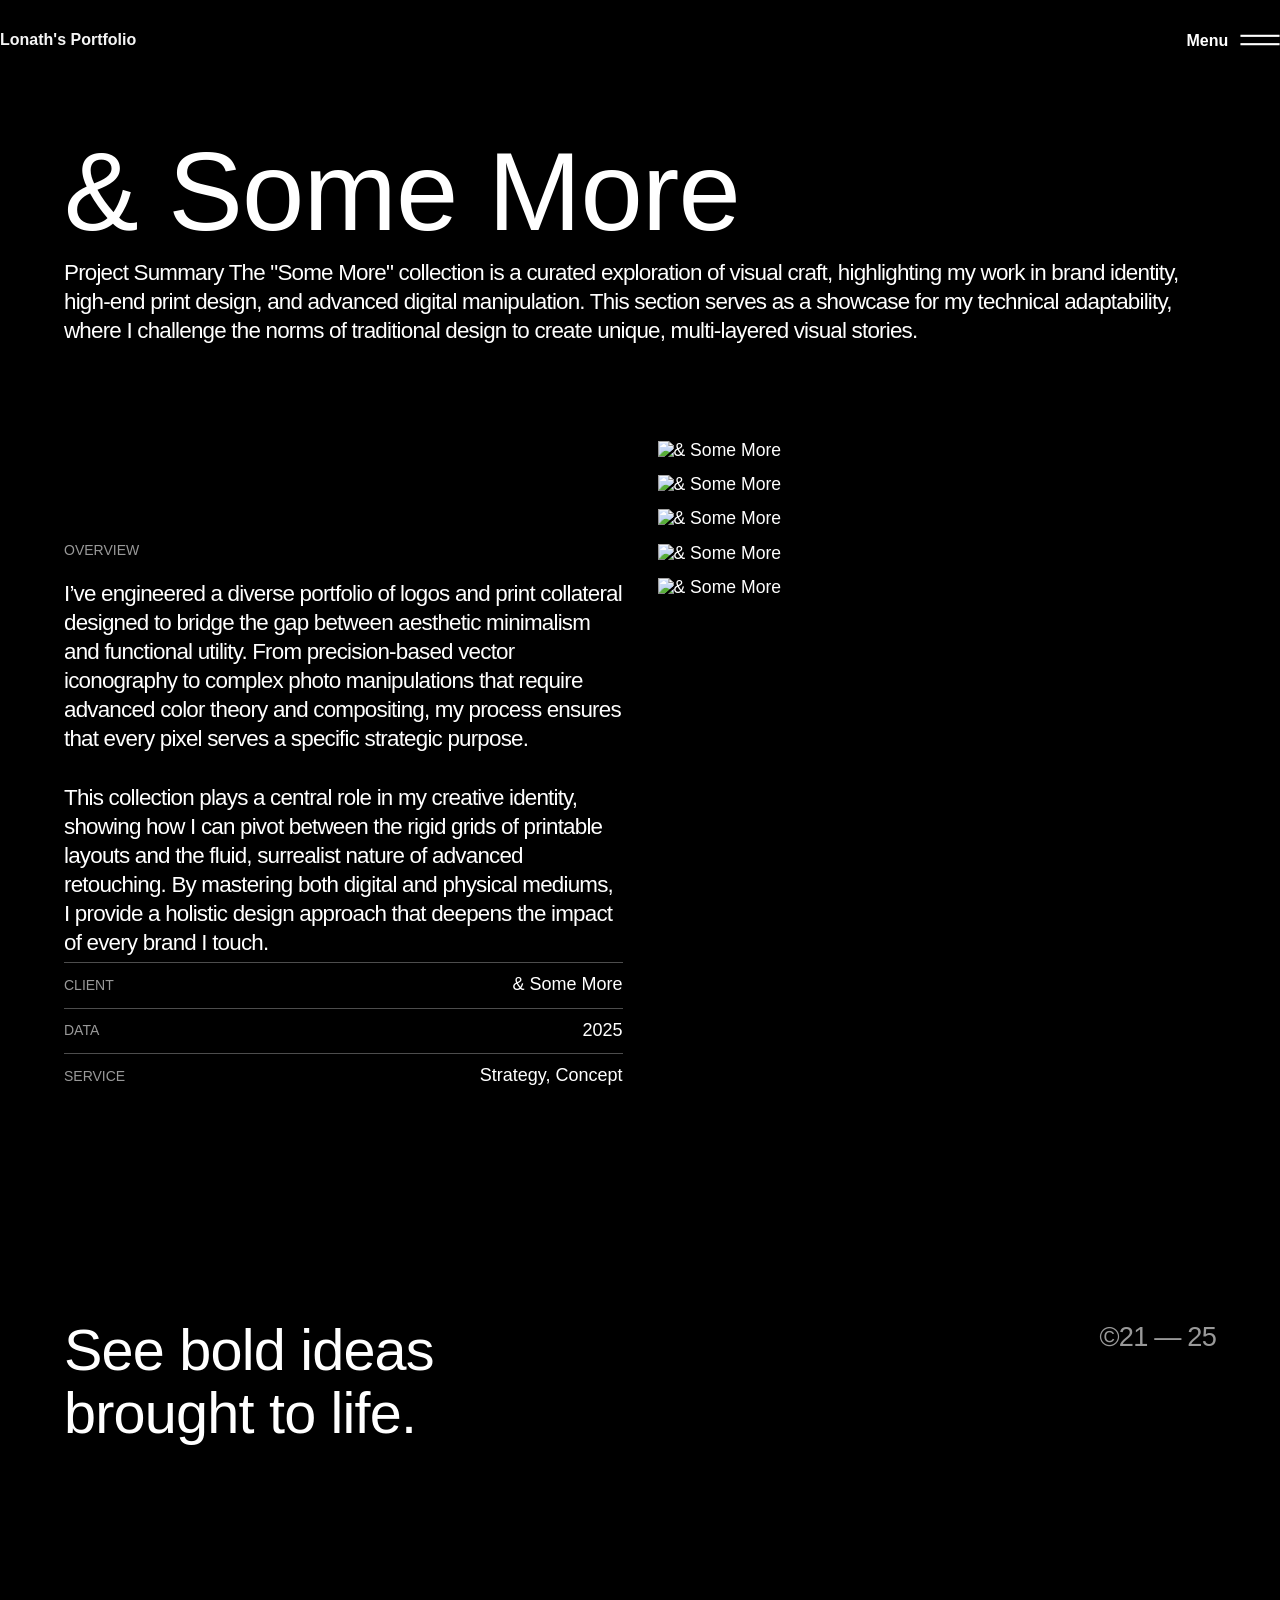
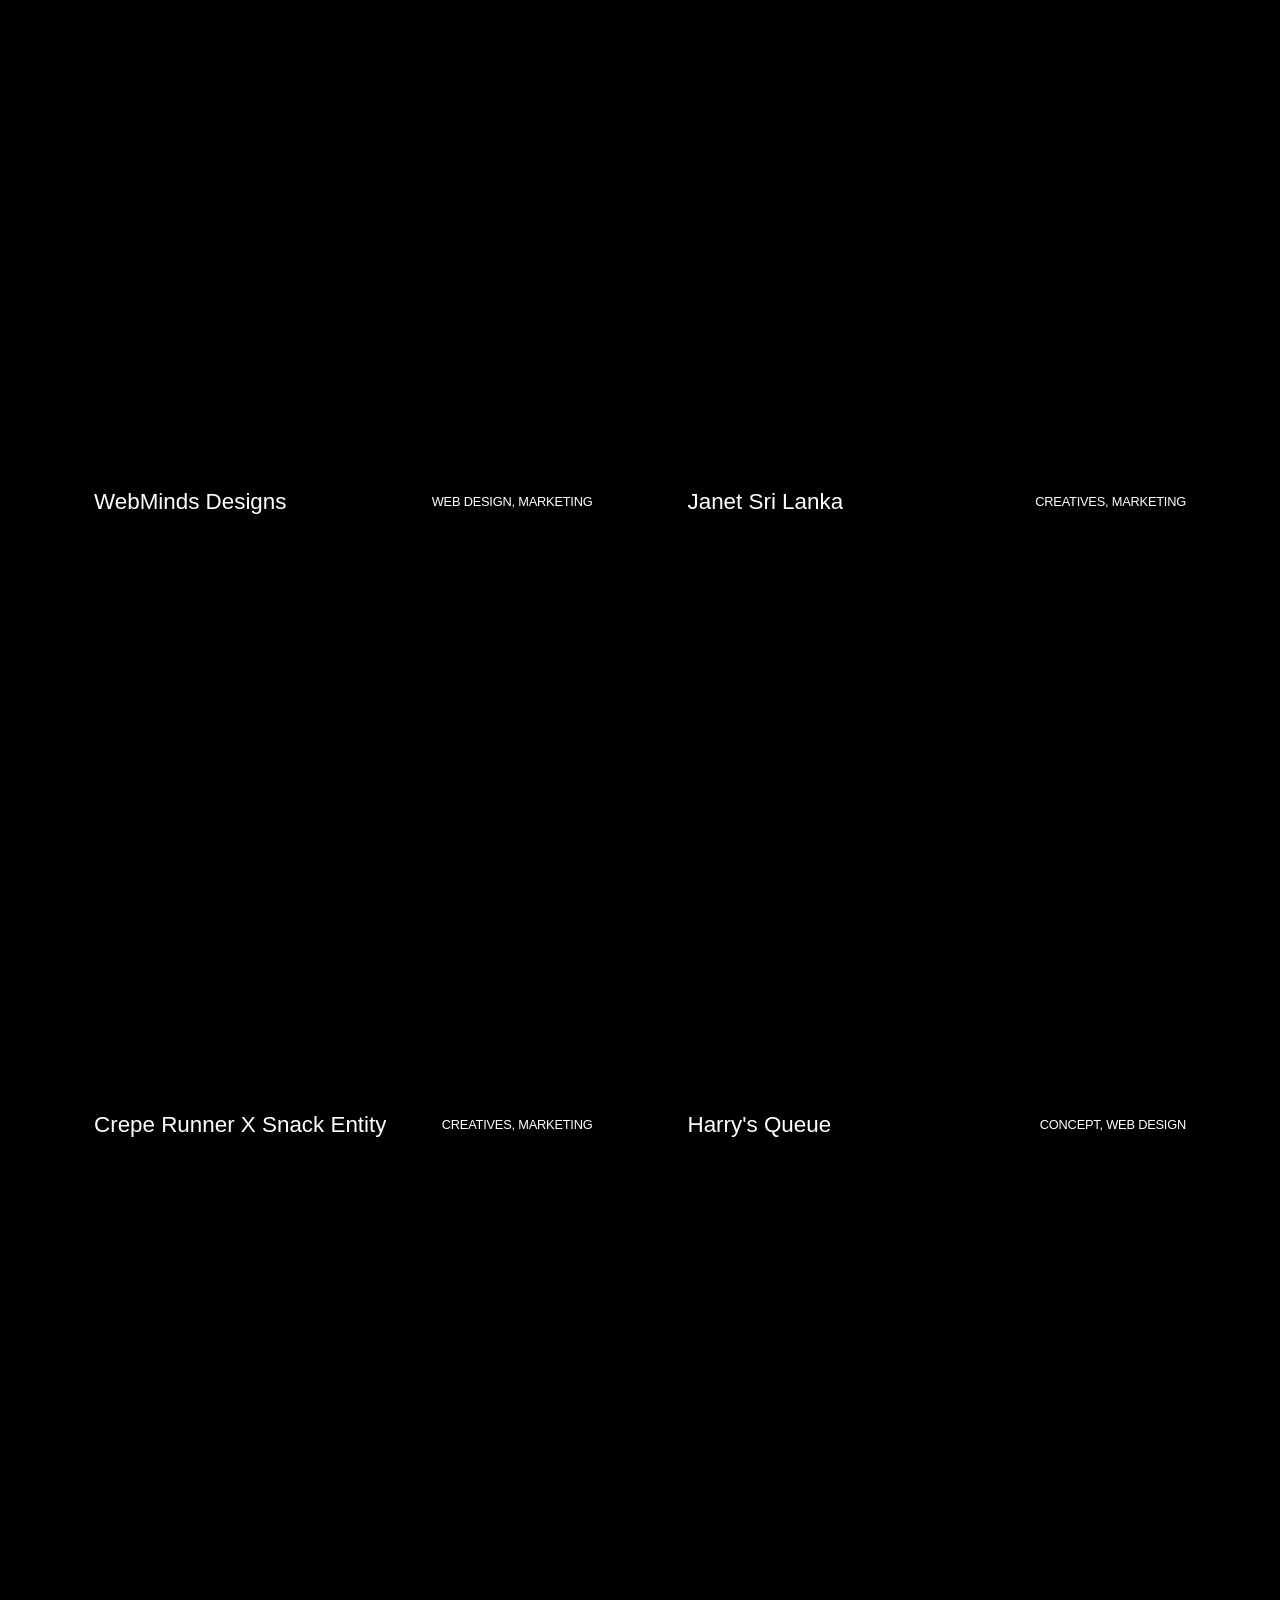
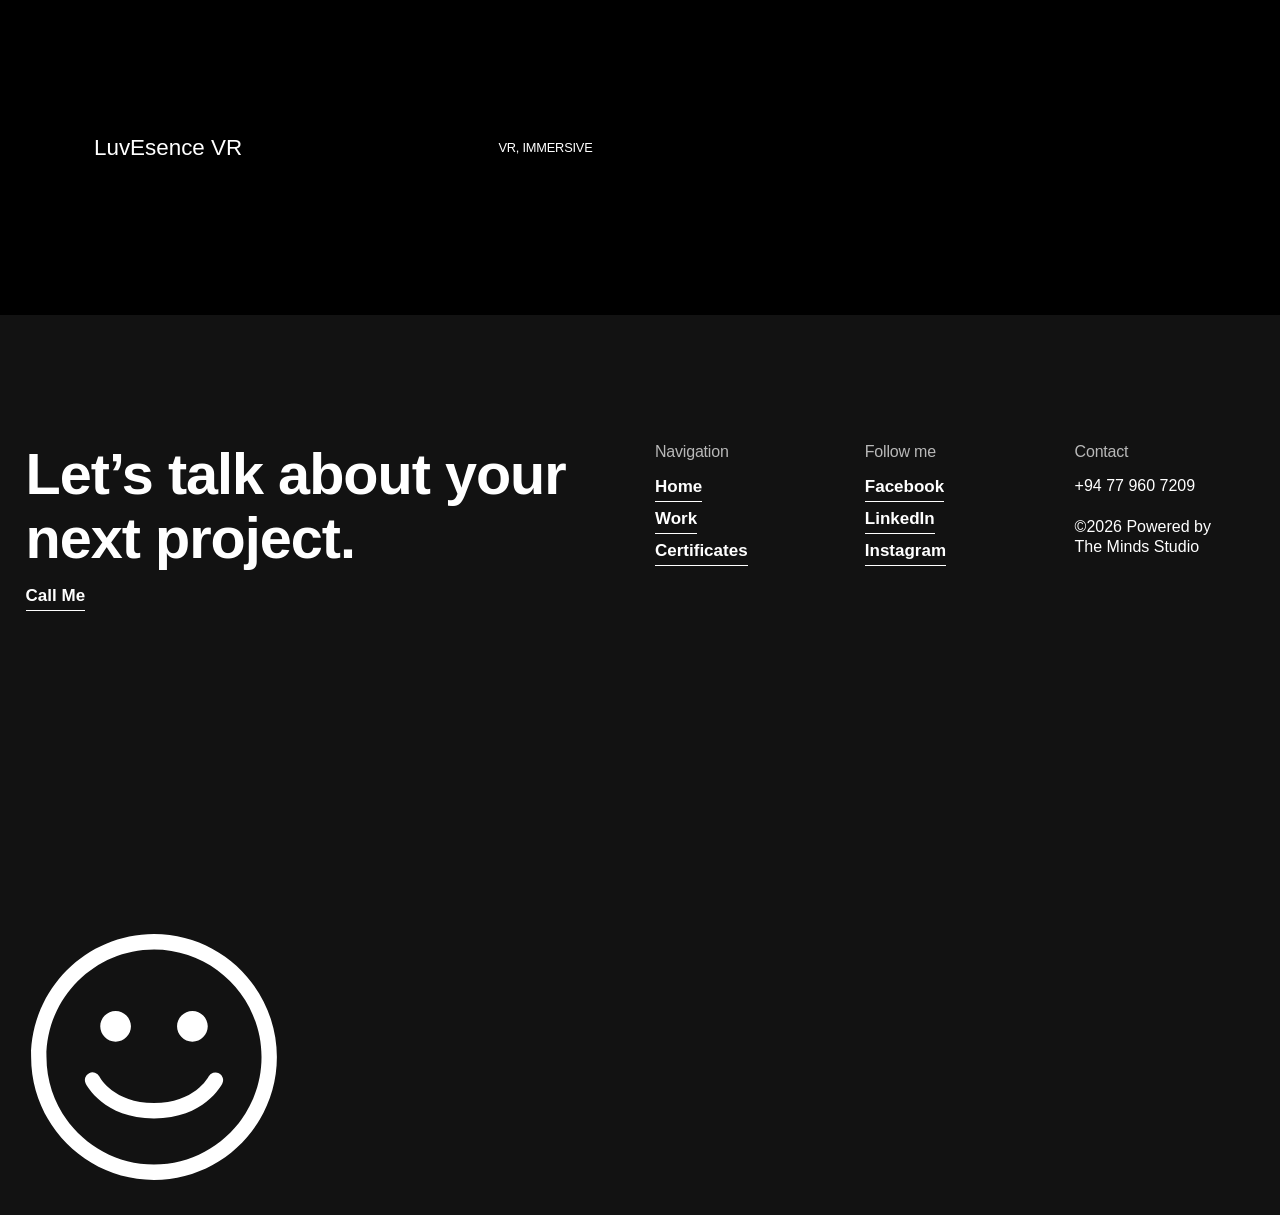
==== commit 383b1d17: "Project suggestion" ====
--- a/and-more.html
+++ b/and-more.html
@@ -166,32 +166,117 @@
         <div>
           <div class="w-dyn-list">
             <div role="list" class="project-grid w-dyn-items">
-              <div role="listitem" class="w-dyn-item">
-                <div class="project-content">
-                  <a href="#" class="project-wrapper-link w-inline-block"><img loading="lazy" src="" alt="" class="project-photo _01 w-dyn-bind-empty">
-                    <div class="left-part"></div>
-                    <div class="right-part"></div>
-                    <div class="top-part"></div>
-                    <div class="bottom-part"></div>
-                  </a>
-                  <div class="margin-20px make-0px">
-                    <div class="project-flex">
-                      <div class="flex-pixel">
-                        <h3 class="project-small-title biger w-dyn-bind-empty"></h3>
-                        <h3 class="project-small-title biger w-dyn-bind-empty"></h3>
-                      </div>
-                      <div class="flex-pixel _2">
-                        <h3 class="project-small-title lighter w-dyn-bind-empty"></h3>
-                        <h3 class="project-small-title lighter w-dyn-bind-empty"></h3>
-                      </div>
-                    </div>
-                  </div>
-                </div>
-              </div>
-            </div>
-            <div class="w-dyn-empty">
-              <div>No items found.</div>
-            </div>
+<div role="listitem" class="w-dyn-item">
+                <div class="project-content">
+                  <a href="webminds.html" class="project-wrapper-link w-inline-block"><img loading="lazy" src="https://cdn.prod.website-files.com/69a5fb78d1ae18276d7ebae7/69aa5d2864d14d4a4f8b04fb_octopus.webp" alt="WebMinds Designs" class="project-photo _01">
+                    <div class="left-part"></div>
+                    <div class="right-part"></div>
+                    <div class="top-part"></div>
+                    <div class="bottom-part"></div>
+                  </a>
+                  <div class="margin-20px make-0px">
+                    <div class="project-flex">
+                      <div class="flex-pixel">
+                        <h3 class="project-small-title biger">WebMinds Designs</h3>
+                        <h3 class="project-small-title biger">WebMinds Designs</h3>
+                      </div>
+                      <div class="flex-pixel _2">
+                        <h3 class="project-small-title lighter">Web Design, Marketing</h3>
+                        <h3 class="project-small-title lighter">Web Design, Marketing</h3>
+                      </div>
+                    </div>
+                  </div>
+                </div>
+              </div>
+<div role="listitem" class="w-dyn-item">
+                <div class="project-content">
+                  <a href="janet-sri-lanka.html" class="project-wrapper-link w-inline-block"><img loading="lazy" src="https://cdn.prod.website-files.com/69a5fb78d1ae18276d7ebae7/69aa5e3a31d4077ed9b3f2da_salepost.jpg" alt="Janet Sri Lanka" class="project-photo _01">
+                    <div class="left-part"></div>
+                    <div class="right-part"></div>
+                    <div class="top-part"></div>
+                    <div class="bottom-part"></div>
+                  </a>
+                  <div class="margin-20px make-0px">
+                    <div class="project-flex">
+                      <div class="flex-pixel">
+                        <h3 class="project-small-title biger">Janet Sri Lanka</h3>
+                        <h3 class="project-small-title biger">Janet Sri Lanka</h3>
+                      </div>
+                      <div class="flex-pixel _2">
+                        <h3 class="project-small-title lighter">creatives, Marketing</h3>
+                        <h3 class="project-small-title lighter">creatives, Marketing</h3>
+                      </div>
+                    </div>
+                  </div>
+                </div>
+              </div>
+<div role="listitem" class="w-dyn-item">
+                <div class="project-content">
+                  <a href="crepe-runner-x-snack-entity.html" class="project-wrapper-link w-inline-block"><img loading="lazy" src="https://cdn.prod.website-files.com/69a5fb78d1ae18276d7ebae7/69aa5e11a5c66a7f5d2bd4af_image3.webp" alt="Crepe Runner x Snack Entity" class="project-photo _01">
+                    <div class="left-part"></div>
+                    <div class="right-part"></div>
+                    <div class="top-part"></div>
+                    <div class="bottom-part"></div>
+                  </a>
+                  <div class="margin-20px make-0px">
+                    <div class="project-flex">
+                      <div class="flex-pixel">
+                        <h3 class="project-small-title biger">Crepe Runner x Snack Entity</h3>
+                        <h3 class="project-small-title biger">Crepe Runner x Snack Entity</h3>
+                      </div>
+                      <div class="flex-pixel _2">
+                        <h3 class="project-small-title lighter">Creatives, Marketing</h3>
+                        <h3 class="project-small-title lighter">Creatives, Marketing</h3>
+                      </div>
+                    </div>
+                  </div>
+                </div>
+              </div>
+<div role="listitem" class="w-dyn-item">
+                <div class="project-content">
+                  <a href="harrys-q.html" class="project-wrapper-link w-inline-block"><img loading="lazy" src="https://cdn.prod.website-files.com/69a5fb78d1ae18276d7ebae7/69aa5df116b879982d968c94_coming_soon_post.webp" alt="Harry's Queue" class="project-photo _01">
+                    <div class="left-part"></div>
+                    <div class="right-part"></div>
+                    <div class="top-part"></div>
+                    <div class="bottom-part"></div>
+                  </a>
+                  <div class="margin-20px make-0px">
+                    <div class="project-flex">
+                      <div class="flex-pixel">
+                        <h3 class="project-small-title biger">Harry's Queue</h3>
+                        <h3 class="project-small-title biger">Harry's Queue</h3>
+                      </div>
+                      <div class="flex-pixel _2">
+                        <h3 class="project-small-title lighter">Concept, Web Design</h3>
+                        <h3 class="project-small-title lighter">Concept, Web Design</h3>
+                      </div>
+                    </div>
+                  </div>
+                </div>
+              </div>
+<div role="listitem" class="w-dyn-item">
+                <div class="project-content">
+                  <a href="luvescense.html" class="project-wrapper-link w-inline-block"><img loading="lazy" src="https://cdn.prod.website-files.com/69a5fb78d1ae18276d7ebae7/69a96437be223a06cab50c1f_sadsadsa.jpg" alt="LuvEsence VR" class="project-photo _01">
+                    <div class="left-part"></div>
+                    <div class="right-part"></div>
+                    <div class="top-part"></div>
+                    <div class="bottom-part"></div>
+                  </a>
+                  <div class="margin-20px make-0px">
+                    <div class="project-flex">
+                      <div class="flex-pixel">
+                        <h3 class="project-small-title biger">LuvEsence VR</h3>
+                        <h3 class="project-small-title biger">LuvEsence VR</h3>
+                      </div>
+                      <div class="flex-pixel _2">
+                        <h3 class="project-small-title lighter">VR, Immersive</h3>
+                        <h3 class="project-small-title lighter">VR, Immersive</h3>
+                      </div>
+                    </div>
+                  </div>
+                </div>
+              </div>
+</div>
           </div>
         </div>
       </div>
